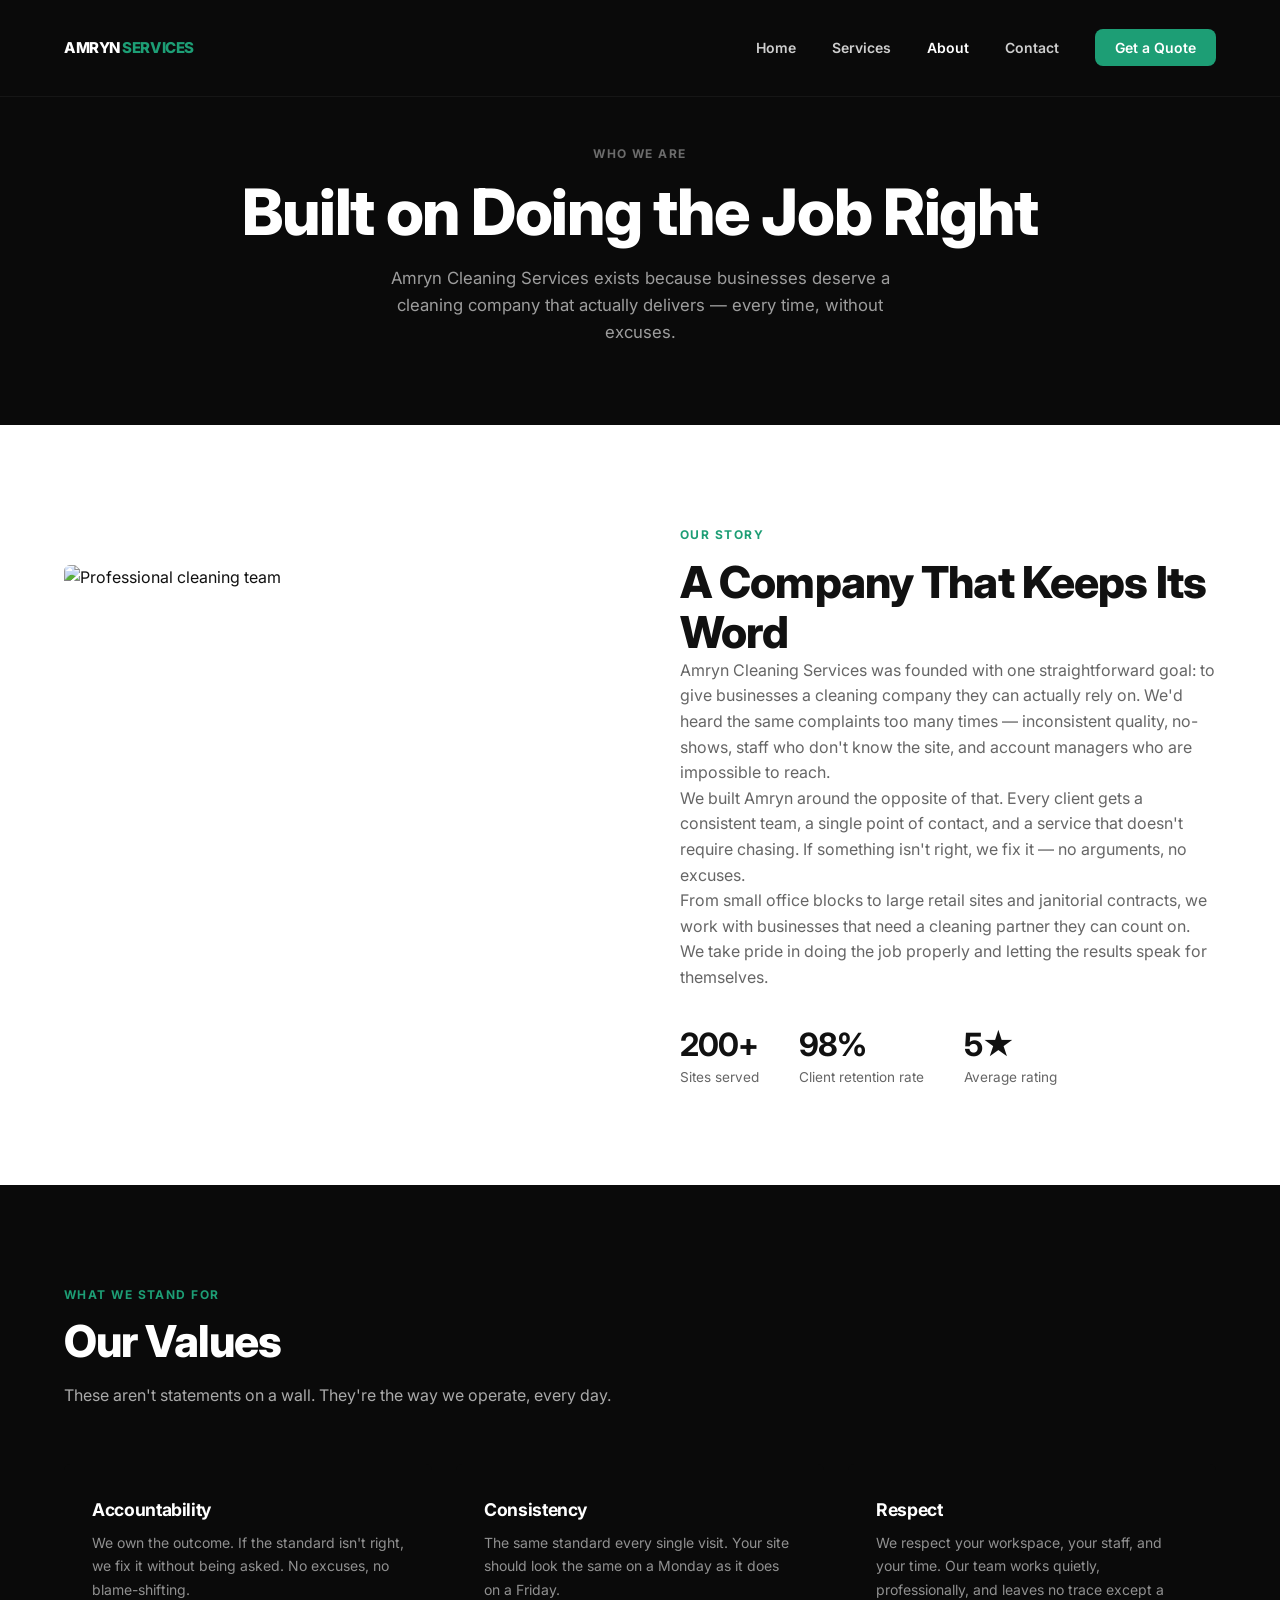
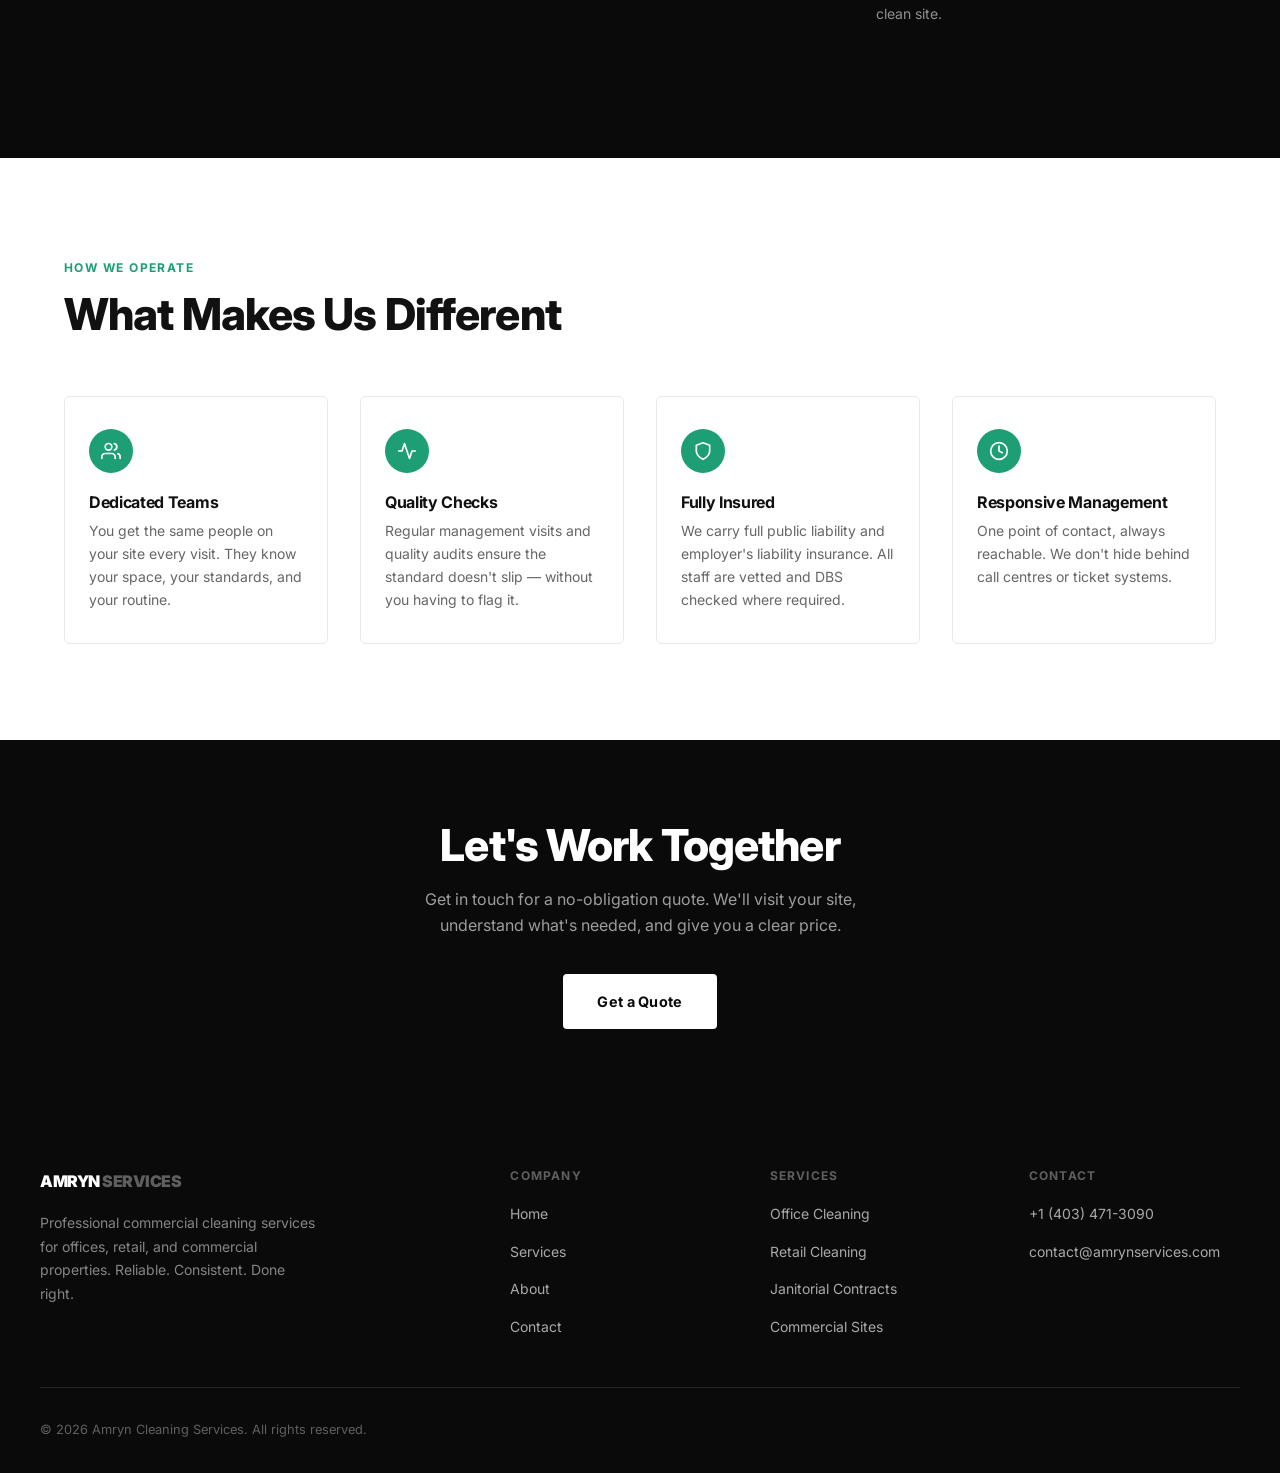
==== about.html @ bff1de19 "fix: revert logo span weight, rename Cleaning to Services" ====
<!DOCTYPE html>
<html lang="en">
<head>
  <meta charset="UTF-8" />
  <meta name="viewport" content="width=device-width, initial-scale=1.0" />
  <title>About Us — Amryn Cleaning Services</title>
  <meta name="description" content="Learn about Amryn Cleaning Services — who we are, what we stand for, and why businesses trust us." />
  <link rel="stylesheet" href="styles.css" />
</head>
<body>

  <!-- NAVIGATION -->
  <nav class="nav">
    <div class="nav__inner">
      <a href="index.html" class="nav__logo">Amryn <span>Services</span></a>
      <ul class="nav__links">
        <li><a href="index.html">Home</a></li>
        <li><a href="services.html">Services</a></li>
        <li><a href="about.html">About</a></li>
        <li><a href="contact.html">Contact</a></li>
        <li><a href="contact.html" class="nav__cta">Get a Quote</a></li>
      </ul>
      <button class="nav__hamburger" aria-label="Open menu">
        <span></span><span></span><span></span>
      </button>
    </div>
    <div class="nav__mobile">
      <a href="index.html">Home</a>
      <a href="services.html">Services</a>
      <a href="about.html">About</a>
      <a href="contact.html">Contact</a>
      <a href="contact.html">Get a Quote</a>
    </div>
  </nav>

  <!-- PAGE HERO -->
  <section class="page-hero">
    <div class="container">
      <span class="section-label" style="color: rgba(255,255,255,0.4);">Who We Are</span>
      <h1>Built on Doing the Job Right</h1>
      <p>Amryn Cleaning Services exists because businesses deserve a cleaning company that actually delivers — every time, without excuses.</p>
    </div>
  </section>

  <!-- ============================
       ABOUT INTRO
       ============================ -->
  <section class="about-intro">
    <div class="container">
      <div class="about-intro__inner">
        <img
          class="about-intro__img fade-up"
          src="https://images.unsplash.com/photo-1521791136064-7986c2920216?auto=format&fit=crop&w=900&q=80"
          alt="Professional cleaning team"
        />
        <div class="fade-up">
          <span class="section-label">Our Story</span>
          <h2>A Company That Keeps Its Word</h2>
          <p>
            Amryn Cleaning Services was founded with one straightforward goal: to give businesses a cleaning company they can actually rely on. We'd heard the same complaints too many times — inconsistent quality, no-shows, staff who don't know the site, and account managers who are impossible to reach.
          </p>
          <p>
            We built Amryn around the opposite of that. Every client gets a consistent team, a single point of contact, and a service that doesn't require chasing. If something isn't right, we fix it — no arguments, no excuses.
          </p>
          <p>
            From small office blocks to large retail sites and janitorial contracts, we work with businesses that need a cleaning partner they can count on. We take pride in doing the job properly and letting the results speak for themselves.
          </p>
          <div style="margin-top: 36px; display: flex; gap: 40px;">
            <div>
              <h3 style="font-size: 2rem; letter-spacing: -0.03em;">200+</h3>
              <p style="font-size: 0.85rem; margin-top: 4px;">Sites served</p>
            </div>
            <div>
              <h3 style="font-size: 2rem; letter-spacing: -0.03em;">98%</h3>
              <p style="font-size: 0.85rem; margin-top: 4px;">Client retention rate</p>
            </div>
            <div>
              <h3 style="font-size: 2rem; letter-spacing: -0.03em;">5★</h3>
              <p style="font-size: 0.85rem; margin-top: 4px;">Average rating</p>
            </div>
          </div>
        </div>
      </div>
    </div>
  </section>

  <!-- ============================
       VALUES
       ============================ -->
  <section class="section section--dark">
    <div class="container">
      <div class="section-header fade-up">
        <span class="section-label">What We Stand For</span>
        <h2>Our Values</h2>
        <p>These aren't statements on a wall. They're the way we operate, every day.</p>
      </div>
      <div class="values-grid">
        <div class="value-card fade-up">
          <h3>Accountability</h3>
          <p>We own the outcome. If the standard isn't right, we fix it without being asked. No excuses, no blame-shifting.</p>
        </div>
        <div class="value-card fade-up">
          <h3>Consistency</h3>
          <p>The same standard every single visit. Your site should look the same on a Monday as it does on a Friday.</p>
        </div>
        <div class="value-card fade-up">
          <h3>Respect</h3>
          <p>We respect your workspace, your staff, and your time. Our team works quietly, professionally, and leaves no trace except a clean site.</p>
        </div>
      </div>
    </div>
  </section>

  <!-- ============================
       HOW WE WORK
       ============================ -->
  <section class="section">
    <div class="container">
      <div class="section-header fade-up">
        <span class="section-label">How We Operate</span>
        <h2>What Makes Us Different</h2>
      </div>
      <div class="why-grid">
        <div class="why-item fade-up">
          <div class="why-item__icon">
            <svg viewBox="0 0 24 24"><path d="M17 21v-2a4 4 0 0 0-4-4H5a4 4 0 0 0-4 4v2"/><circle cx="9" cy="7" r="4"/><path d="M23 21v-2a4 4 0 0 0-3-3.87"/><path d="M16 3.13a4 4 0 0 1 0 7.75"/></svg>
          </div>
          <h3>Dedicated Teams</h3>
          <p>You get the same people on your site every visit. They know your space, your standards, and your routine.</p>
        </div>
        <div class="why-item fade-up">
          <div class="why-item__icon">
            <svg viewBox="0 0 24 24"><polyline points="22 12 18 12 15 21 9 3 6 12 2 12"/></svg>
          </div>
          <h3>Quality Checks</h3>
          <p>Regular management visits and quality audits ensure the standard doesn't slip — without you having to flag it.</p>
        </div>
        <div class="why-item fade-up">
          <div class="why-item__icon">
            <svg viewBox="0 0 24 24"><path d="M12 22s8-4 8-10V5l-8-3-8 3v7c0 6 8 10 8 10z"/></svg>
          </div>
          <h3>Fully Insured</h3>
          <p>We carry full public liability and employer's liability insurance. All staff are vetted and DBS checked where required.</p>
        </div>
        <div class="why-item fade-up">
          <div class="why-item__icon">
            <svg viewBox="0 0 24 24"><circle cx="12" cy="12" r="10"/><polyline points="12 6 12 12 16 14"/></svg>
          </div>
          <h3>Responsive Management</h3>
          <p>One point of contact, always reachable. We don't hide behind call centres or ticket systems.</p>
        </div>
      </div>
    </div>
  </section>

  <!-- ============================
       CTA BANNER
       ============================ -->
  <section class="cta-banner">
    <h2>Let's Work Together</h2>
    <p>Get in touch for a no-obligation quote. We'll visit your site, understand what's needed, and give you a clear price.</p>
    <a href="contact.html" class="btn btn-white">Get a Quote</a>
  </section>

  <!-- FOOTER -->
  <footer class="footer">
    <div class="footer__inner">
      <div class="footer__top">
        <div class="footer__brand">
          <div class="footer__logo">Amryn <span>Services</span></div>
          <p>Professional commercial cleaning services for offices, retail, and commercial properties. Reliable. Consistent. Done right.</p>
        </div>
        <div class="footer__col">
          <h4>Company</h4>
          <ul>
            <li><a href="index.html">Home</a></li>
            <li><a href="services.html">Services</a></li>
            <li><a href="about.html">About</a></li>
            <li><a href="contact.html">Contact</a></li>
          </ul>
        </div>
        <div class="footer__col">
          <h4>Services</h4>
          <ul>
            <li><a href="services.html#office">Office Cleaning</a></li>
            <li><a href="services.html#retail">Retail Cleaning</a></li>
            <li><a href="services.html#janitorial">Janitorial Contracts</a></li>
            <li><a href="services.html#commercial">Commercial Sites</a></li>
          </ul>
        </div>
        <div class="footer__col">
          <h4>Contact</h4>
          <ul>
            <li><a href="tel:+14034713090">+1 (403) 471-3090</a></li>
            <li><a href="mailto:contact@amrynservices.com">contact@amrynservices.com</a></li>
          </ul>
        </div>
      </div>
      <div class="footer__bottom">
        <span class="footer__copy">© 2026 Amryn Cleaning Services. All rights reserved.</span>
      </div>
    </div>
  </footer>

  <script src="main.js"></script>
</body>
</html>
---- styles.css ----
/* =============================================
   AMRYN CLEANING SERVICES — Global Stylesheet
   ============================================= */

@import url('https://fonts.googleapis.com/css2?family=Inter:wght@400;500;600;700;800;900&display=swap');

/* --- Reset & Base --- */
*, *::before, *::after {
  box-sizing: border-box;
  margin: 0;
  padding: 0;
}

html {
  scroll-behavior: smooth;
  font-size: 16px;
}

body {
  font-family: 'Inter', system-ui, -apple-system, sans-serif;
  color: #111111;
  background: #ffffff;
  line-height: 1.6;
  -webkit-font-smoothing: antialiased;
}

img {
  display: block;
  max-width: 100%;
}

a {
  text-decoration: none;
  color: inherit;
}

ul {
  list-style: none;
}

/* --- CSS Variables --- */
:root {
  --black: #0a0a0a;
  --white: #ffffff;
  --gray-100: #f5f5f5;
  --gray-200: #e8e8e8;
  --gray-400: #aaaaaa;
  --gray-600: #666666;
  --gray-800: #222222;
  --green: #1f7a5c;
  --max-width: 1200px;
  --section-pad: 96px 24px;
  --radius: 4px;
  --transition: 0.2s ease;
}

/* --- Typography --- */
h1, h2, h3, h4 {
  font-weight: 800;
  line-height: 1.15;
  letter-spacing: -0.02em;
}

h1 { font-size: clamp(2.4rem, 5vw, 4rem); }
h2 { font-size: clamp(1.8rem, 3.5vw, 2.75rem); }
h3 { font-size: 1.25rem; font-weight: 700; }
p  { color: var(--gray-600); }

/* --- Layout Utilities --- */
.container {
  max-width: var(--max-width);
  margin: 0 auto;
  padding: 0 24px;
}

.section {
  padding: var(--section-pad);
}

.section--dark {
  background: var(--black);
  color: var(--white);
}

.section--dark p {
  color: rgba(255,255,255,0.65);
}

.section--gray {
  background: var(--gray-100);
}

.section-label {
  display: inline-block;
  font-size: 0.75rem;
  font-weight: 700;
  letter-spacing: 0.12em;
  text-transform: uppercase;
  color: #1D9E75;
  margin-bottom: 12px;
}

.section-header {
  max-width: 640px;
  margin-bottom: 56px;
}

.section-header h2 {
  margin-bottom: 16px;
}

/* --- Buttons --- */
.btn {
  display: inline-block;
  padding: 14px 32px;
  font-size: 0.9rem;
  font-weight: 700;
  letter-spacing: 0.02em;
  border: 2px solid var(--black);
  cursor: pointer;
  transition: background var(--transition), color var(--transition);
  border-radius: var(--radius);
}

.btn-primary {
  background: var(--black);
  color: var(--white);
}

.btn-primary:hover {
  background: #333333;
  border-color: #333333;
}

.btn-outline {
  background: transparent;
  color: var(--black);
}

.btn-outline:hover {
  background: var(--black);
  color: var(--white);
}

.btn-white {
  background: var(--white);
  color: var(--black);
  border-color: var(--white);
}

.btn-white:hover {
  background: var(--gray-200);
  border-color: var(--gray-200);
}

/* =============================================
   NAVIGATION
   ============================================= */

.nav {
  position: absolute;
  top: 0;
  left: 0;
  width: 100%;
  z-index: 100;
  background: transparent;
  border-bottom: 1px solid rgba(255,255,255,0.05);
  padding: 14px 0;
  transition: background 0.3s ease, padding 0.3s ease, box-shadow 0.3s ease;
}

.nav--scrolled {
  position: fixed;
  background: rgba(0,0,0,0.85);
  backdrop-filter: blur(10px);
  -webkit-backdrop-filter: blur(10px);
  padding: 10px 0;
  border-bottom: 1px solid rgba(255,255,255,0.08);
  box-shadow: 0 2px 20px rgba(0,0,0,0.3);
}

.nav__inner {
  display: flex;
  align-items: center;
  justify-content: space-between;
  max-width: var(--max-width);
  margin: 0 auto;
  padding: 0 24px;
  height: 68px;
}

.nav__logo {
  font-size: 15px;
  font-weight: 800;
  letter-spacing: -0.03em;
  color: #ffffff;
  text-transform: uppercase;
}

.nav__logo span {
  color: #1D9E75;
}

.nav__links {
  display: flex;
  align-items: center;
  gap: 36px;
}

.nav__links a {
  font-size: 0.875rem;
  font-weight: 600;
  color: rgba(255,255,255,0.8);
  transition: color var(--transition);
}

.nav__links a:hover,
.nav__links a.active {
  color: #ffffff;
}

.nav__cta {
  background: #1D9E75;
  color: #ffffff !important;
  padding: 10px 20px;
  border-radius: 8px;
  font-weight: 600;
  font-size: 14px;
  border: none;
  transition: background 0.2s ease;
}

.nav__cta:hover {
  background: #166d52 !important;
  color: #ffffff !important;
}

/* Hamburger */
.nav__hamburger {
  display: none;
  flex-direction: column;
  gap: 5px;
  cursor: pointer;
  padding: 4px;
  background: none;
  border: none;
}

.nav__hamburger span {
  display: block;
  width: 24px;
  height: 2px;
  background: var(--black);
  transition: transform 0.3s, opacity 0.3s;
}

.nav__mobile {
  display: none;
  flex-direction: column;
  background: var(--white);
  border-top: 1px solid var(--gray-200);
  padding: 24px;
  gap: 20px;
}

.nav__mobile a {
  font-size: 1rem;
  font-weight: 600;
  color: var(--black);
  padding: 8px 0;
  border-bottom: 1px solid var(--gray-200);
}

.nav__mobile.open {
  display: flex;
}

/* =============================================
   HERO
   ============================================= */

@keyframes heroFadeUp {
  from { opacity: 0; transform: translateY(22px); }
  to   { opacity: 1; transform: translateY(0); }
}

.hero {
  position: relative;
  min-height: 100vh;
  width: 100vw;
  max-width: 100vw;
  margin: 0;
  padding-top: 80px;
  padding-left: 0;
  padding-right: 0;
  display: flex;
  flex-direction: column;
  overflow: hidden;
  box-sizing: border-box;
}

.hero__bg {
  position: absolute;
  top: 0;
  left: 0;
  width: 100%;
  height: 100%;
  object-fit: cover;
  object-position: center top;
  display: block;
  z-index: 0;
  filter: brightness(1.6);
  transform: scale(1.05);
  transform-origin: center top;
}

.hero__overlay {
  position: absolute;
  top: 0;
  left: 0;
  width: 100%;
  height: 100%;
  background: rgba(0, 0, 0, 0.15);
  z-index: 1;
}

/* Subtle grid — "system" feel */
.hero__grid {
  position: absolute;
  inset: 0;
  z-index: 1;
  background-image:
    linear-gradient(rgba(255,255,255,0.025) 1px, transparent 1px),
    linear-gradient(90deg, rgba(255,255,255,0.025) 1px, transparent 1px);
  background-size: 64px 64px;
}

.hero__content {
  position: relative;
  z-index: 2;
  flex: 1;
  display: flex;
  flex-direction: column;
  justify-content: center;
  align-items: center;
  text-align: center;
  max-width: var(--max-width);
  margin: 0 auto;
  padding: 100px 24px 48px;
  color: var(--white);
  width: 100%;
}

/* Top label */
.hero__label {
  text-shadow: 0 2px 8px rgba(0,0,0,1);
  display: inline-block;
  font-size: 16px;
  font-weight: 700;
  letter-spacing: 0.08em;
  text-transform: uppercase;
  color: var(--green);
  margin-bottom: 20px;
  text-shadow: 0 1px 6px rgba(0,0,0,0.9);
  animation: heroFadeUp 0.6s ease-out 0.1s both;
}

/* Headline */
.hero__title {
  font-size: clamp(2.2rem, 4.5vw, 3.6rem);
  font-weight: 900;
  letter-spacing: -0.03em;
  line-height: 1.1;
  max-width: 760px;
  margin-bottom: 20px;
  color: #ffffff;
  animation: heroFadeUp 0.7s ease-out 0.22s both;
}

/* Subtext */
.hero__sub {
  font-size: 1rem;
  color: #e5e7eb;
  max-width: 540px;
  margin-bottom: 28px;
  line-height: 1.8;
  animation: heroFadeUp 0.7s ease-out 0.36s both;
}

/* CTA buttons */
.hero__actions {
  display: flex;
  gap: 14px;
  flex-wrap: wrap;
  justify-content: center;
  margin-bottom: 32px;
  animation: heroFadeUp 0.7s ease-out 0.5s both;
}

.hero__btn {
  display: inline-flex;
  align-items: center;
  padding: 14px 28px;
  font-size: 0.9rem;
  font-weight: 700;
  letter-spacing: 0.01em;
  border: 2px solid transparent;
  border-radius: var(--radius);
  white-space: nowrap;
  transition: transform 0.2s ease, box-shadow 0.2s ease,
              background 0.2s ease, border-color 0.2s ease;
}

.hero__btn:hover {
  transform: scale(1.03);
}

.hero__btn--primary {
  background: var(--green);
  color: #ffffff;
  border-color: var(--green);
  box-shadow: 0 4px 20px rgba(34,197,94,0.3);
}

.hero__btn--primary:hover {
  background: #165e46;
  border-color: #165e46;
  box-shadow: 0 6px 24px rgba(31,122,92,0.5);
  transform: scale(1.02);
}

.hero__btn--outline {
  background: transparent;
  color: #ffffff;
  border-color: rgba(255,255,255,0.5);
}

.hero__btn--outline:hover {
  border-color: rgba(255,255,255,0.85);
  background: rgba(255,255,255,0.08);
  opacity: 0.9;
}

/* Trust strip */
.hero__trust {
  display: flex;
  align-items: center;
  justify-content: center;
  gap: 36px;
  flex-wrap: wrap;
  animation: heroFadeUp 0.7s ease-out 0.64s both;
}

.hero__trust-item {
  display: flex;
  align-items: center;
  gap: 8px;
  color: rgba(255,255,255,0.7);
  font-size: 0.8rem;
  font-weight: 500;
  letter-spacing: 0.02em;
}

.hero__trust-item svg {
  width: 17px;
  height: 17px;
  flex-shrink: 0;
}

/* Stats strip — pinned to bottom of hero */
.hero__stats-strip {
  position: relative;
  z-index: 2;
  border-top: 1px solid rgba(255,255,255,0.1);
  background: rgba(0,0,0,0);
  backdrop-filter: blur(8px);
  -webkit-backdrop-filter: blur(8px);
  animation: heroFadeUp 0.7s ease-out 0.6s both;
  flex-shrink: 0;
}

.hero__stats-inner {
  max-width: var(--max-width);
  margin: 0 auto;
  padding: 22px 24px;
  display: flex;
  align-items: center;
}

.hero__stat {
  flex: 1;
  text-align: center;
}

.hero__stat-value {
  display: block;
  font-size: 1.45rem;
  font-weight: 900;
  color: #ffffff;
  letter-spacing: -0.03em;
  line-height: 1.1;
}

.hero__stat-label {
  display: block;
  font-size: 0.65rem;
  color: #1D9E75;
  text-transform: uppercase;
  letter-spacing: 0.09em;
  margin-top: 5px;
  font-weight: 500;
}

.hero__stat-divider {
  width: 1px;
  height: 36px;
  background: rgba(255,255,255,0.12);
  flex-shrink: 0;
}

/* =============================================
   STATS BAR
   ============================================= */

.stats-bar {
  background: var(--black);
  padding: 32px 24px;
}

.stats-bar__inner {
  max-width: var(--max-width);
  margin: 0 auto;
  display: grid;
  grid-template-columns: repeat(4, 1fr);
  gap: 32px;
  text-align: center;
}

.stats-bar__item h3 {
  font-size: 2rem;
  font-weight: 900;
  color: var(--white);
  letter-spacing: -0.03em;
}

.stats-bar__item p {
  font-size: 0.8rem;
  color: rgba(255,255,255,0.5);
  margin-top: 4px;
  font-weight: 500;
  letter-spacing: 0.04em;
  text-transform: uppercase;
}

/* =============================================
   SERVICE CARDS (Preview)
   ============================================= */

.services-preview {
  padding: var(--section-pad);
}

.services-grid {
  display: grid;
  grid-template-columns: repeat(4, 1fr);
  gap: 20px;
  max-width: 1200px;
  margin: 0 auto;
}

/* ── New service cards ── */
.card {
  background: #ffffff;
  border: 1px solid #e5e7eb;
  border-radius: 12px;
  overflow: hidden;
  box-shadow: 0 4px 20px rgba(0,0,0,0.04);
  transition: transform 0.2s, box-shadow 0.2s, border-color 0.2s;
  display: flex;
  flex-direction: column;
}
.card:hover {
  transform: translateY(-3px);
  box-shadow: 0 10px 30px rgba(0,0,0,0.08), 0 0 0 1px rgba(29,158,117,0.15);
  border: 1.5px solid rgba(29,158,117,0.6);
}
.card-body {
  padding: 20px 24px 24px;
  display: flex;
  flex-direction: column;
  flex: 1;
}
.card-num {
  font-size: 11px;
  font-weight: 700;
  color: #1D9E75;
  letter-spacing: 0.1em;
  opacity: 0.7;
  margin-bottom: 10px;
}
.card-title {
  font-size: 15px;
  font-weight: 700;
  color: #111827;
  margin-bottom: 10px;
  line-height: 1.3;
}
.card-divider {
  width: 24px;
  height: 2px;
  background: #e5e7eb;
  margin: 12px 0;
}
.card-text {
  font-size: 13px;
  color: #6b7280;
  line-height: 1.6;
  margin-bottom: 20px;
}
.card-learn {
  font-size: 13px;
  font-weight: 600;
  color: #1D9E75;
  text-decoration: none;
  display: inline-flex;
  align-items: center;
  gap: 4px;
  margin-bottom: 16px;
}
.card-icon {
  width: 40px;
  height: 40px;
  border-radius: 10px;
  background: #f3f4f6;
  display: flex;
  align-items: center;
  justify-content: center;
  margin-top: auto;
  transition: background 0.2s;
}
.card-icon svg {
  width: 18px;
  height: 18px;
  stroke: #6b7280;
  fill: none;
  stroke-width: 1.75;
  stroke-linecap: round;
  stroke-linejoin: round;
  transition: stroke 0.2s;
}
.card:hover .card-icon { background: rgba(29,158,117,0.12); }
.card:hover .card-icon svg { stroke: #1D9E75; }

/* =============================================
   WHY CHOOSE US
   ============================================= */

.why-grid {
  display: grid;
  grid-template-columns: repeat(4, 1fr);
  gap: 32px;
}

.why-item {
  padding: 32px 24px;
  border: 1px solid var(--gray-200);
  border-radius: 6px;
  transition: border-color 0.2s, box-shadow 0.2s, transform 0.2s;
}

.why-item:hover {
  border-color: rgba(29,158,117,0.5);
  transform: translateY(-2px);
  box-shadow: 0 8px 20px rgba(0,0,0,0.08);
}

.why-item__icon {
  width: 44px;
  height: 44px;
  background: #1D9E75;
  border-radius: 50%;
  display: flex;
  align-items: center;
  justify-content: center;
  margin-bottom: 20px;
  transition: background 0.2s;
}

.why-item:hover .why-item__icon {
  background: #166d52;
}

.why-item__icon svg {
  width: 20px;
  height: 20px;
  stroke: var(--white);
  fill: none;
  stroke-width: 2;
  stroke-linecap: round;
  stroke-linejoin: round;
}

.why-item h3 {
  font-size: 1rem;
  margin-bottom: 8px;
}

.why-item p {
  font-size: 0.875rem;
  line-height: 1.65;
}

/* =============================================
   OUR PROCESS
   ============================================= */

.our-process {
  background: linear-gradient(to bottom, #ffffff, #f9fafb);
}

.our-process__grid {
  display: grid;
  grid-template-columns: 1fr 100px 1fr;
  align-items: stretch;
  gap: 0 16px;
}

/* ---- Step columns ---- */
.process-col {
  display: flex;
  flex-direction: column;
  gap: 16px;
  padding: 4px 0;
}

.process-item {
  flex: 1;
  padding: 24px;
  background: #ffffff;
  border: 1px solid #e5e7eb;
  border-radius: 12px;
  box-shadow: 0 4px 20px rgba(0,0,0,0.04);
  transition: transform 0.25s ease-out,
              box-shadow 0.25s ease-out,
              border-color 0.25s ease-out;
  cursor: default;
}

.process-item:hover,
.process-item.is-hovered {
  border-color: rgba(34,197,94,0.5);
  transform: translateY(-2px);
  box-shadow: 0 8px 20px rgba(0,0,0,0.35);
}

.process-item:hover .process-item__num,
.process-item.is-hovered .process-item__num {
  color: #22c55e;
  border-color: #22c55e;
}

.process-item__num {
  display: block;
  font-size: 0.72rem;
  font-weight: 600;
  letter-spacing: 0.14em;
  text-transform: uppercase;
  color: var(--green);
  margin-bottom: 10px;
}

.process-item h3 {
  font-size: 1rem;
  font-weight: 700;
  color: #111827;
  margin-bottom: 8px;
}

.process-item p {
  font-size: 0.875rem;
  line-height: 1.75;
  color: #6b7280;
}

/* ---- Center flow diagram ---- */
.process-flow {
  display: flex;
  justify-content: center;
  padding: 4px 0;
}

.process-flow__track {
  position: relative;
  display: flex;
  flex-direction: column;
  align-items: center;
  width: 100%;
  height: 100%;
}


/* Nodes — all permanently green filled */
.process-flow__node {
  width: 52px;
  height: 52px;
  border: 2px solid var(--green);
  border-radius: 50%;
  background: #ffffff;
  display: flex;
  align-items: center;
  justify-content: center;
  flex-shrink: 0;
  cursor: pointer;
  position: relative;
  z-index: 1;
  transition: background 0.25s ease-out,
              transform 0.25s ease-out,
              box-shadow 0.25s ease-out;
}

.process-flow__node:hover,
.process-flow__node.is-hovered {
  background: var(--green);
  transform: scale(1.12);
  box-shadow: 0 6px 28px rgba(31, 122, 92, 0.45);
}

.process-flow__node svg {
  width: 21px;
  height: 21px;
  stroke: var(--green);
  fill: none;
  stroke-width: 1.75;
  stroke-linecap: round;
  stroke-linejoin: round;
  transition: stroke 0.25s ease-out;
}

.process-flow__node:hover svg,
.process-flow__node.is-hovered svg {
  stroke: #ffffff;
}

/* Final node — same style, slightly larger */
.process-flow__node--filled {
  width: 58px;
  height: 58px;
}

.process-flow__node--filled svg {
  width: 23px;
  height: 23px;
}

.process-flow__node--filled:hover,
.process-flow__node--filled.is-hovered {
  transform: scale(1.15);
}

/* Line spacers — invisible; spine is the visual line */
.process-flow__line {
  flex: 1;
  width: 0;
  min-height: 20px;
}

/* =============================================
   PROCESS
   ============================================= */

.process-steps {
  display: grid;
  grid-template-columns: repeat(3, 1fr);
  gap: 0;
  position: relative;
}

.process-steps::before {
  content: '';
  position: absolute;
  top: 32px;
  left: calc(16.66% + 16px);
  right: calc(16.66% + 16px);
  height: 1px;
  background: rgba(29,158,117,0.4);
}

.process-step {
  padding: 0 32px;
  text-align: center;
  position: relative;
}

.process-step__number {
  width: 64px;
  height: 64px;
  background: #1D9E75;
  color: var(--white);
  font-size: 1.25rem;
  font-weight: 900;
  border-radius: 50%;
  display: flex;
  align-items: center;
  justify-content: center;
  margin: 0 auto 24px;
  position: relative;
  z-index: 1;
  transition: background 0.2s;
}

.process-step:hover .process-step__number {
  background: #166d52;
}

.process-step h3 {
  font-size: 1.1rem;
  margin-bottom: 10px;
}

.process-step p {
  font-size: 0.875rem;
  line-height: 1.65;
}

/* =============================================
   TESTIMONIALS
   ============================================= */

.testimonials-grid {
  display: grid;
  grid-template-columns: repeat(3, 1fr);
  gap: 24px;
}

.testimonial-card {
  padding: 36px;
  background: var(--white);
  border: 1px solid var(--gray-200);
  border-radius: 6px;
}

.testimonial-card__stars {
  display: flex;
  gap: 4px;
  margin-bottom: 20px;
}

.testimonial-card__stars span {
  color: #f5a623;
  font-size: 1rem;
}

.testimonial-card blockquote {
  font-size: 0.95rem;
  line-height: 1.7;
  color: var(--gray-800);
  margin-bottom: 24px;
  font-style: italic;
}

.testimonial-card__author {
  border-top: 1px solid var(--gray-200);
  padding-top: 20px;
}

.testimonial-card__author strong {
  display: block;
  font-size: 0.875rem;
  font-weight: 700;
  color: var(--black);
}

.testimonial-card__author span {
  font-size: 0.8rem;
  color: var(--gray-400);
}

/* =============================================
   CTA BANNER
   ============================================= */

.cta-banner {
  background: var(--black);
  padding: 80px 24px;
  text-align: center;
}

.cta-banner h2 {
  color: var(--white);
  margin-bottom: 16px;
  max-width: 600px;
  margin-left: auto;
  margin-right: auto;
}

.cta-banner p {
  color: rgba(255,255,255,0.6);
  max-width: 480px;
  margin: 0 auto 36px;
}

/* =============================================
   CONTACT FORM
   ============================================= */

.contact-form-section {
  padding: var(--section-pad);
}

.contact-form-grid {
  display: grid;
  grid-template-columns: 1fr 1fr;
  gap: 80px;
  align-items: start;
}

.contact-info h2 {
  margin-bottom: 20px;
}

.contact-info p {
  margin-bottom: 36px;
}

.contact-detail {
  display: flex;
  align-items: flex-start;
  gap: 16px;
  margin-bottom: 24px;
}

.contact-detail__icon {
  width: 40px;
  height: 40px;
  background: var(--gray-100);
  border-radius: 50%;
  display: flex;
  align-items: center;
  justify-content: center;
  flex-shrink: 0;
}

.contact-detail__icon svg {
  width: 18px;
  height: 18px;
  stroke: var(--black);
  fill: none;
  stroke-width: 2;
  stroke-linecap: round;
  stroke-linejoin: round;
}

.contact-detail__text strong {
  display: block;
  font-size: 0.85rem;
  font-weight: 700;
  color: var(--gray-400);
  text-transform: uppercase;
  letter-spacing: 0.06em;
  margin-bottom: 4px;
}

.contact-detail__text span {
  font-size: 1rem;
  font-weight: 600;
  color: var(--black);
}

/* Form */
.form {
  display: flex;
  flex-direction: column;
  gap: 16px;
}

.form-row {
  display: grid;
  grid-template-columns: 1fr 1fr;
  gap: 16px;
}

.form-group {
  display: flex;
  flex-direction: column;
  gap: 6px;
}

.form-group label {
  font-size: 0.8rem;
  font-weight: 700;
  letter-spacing: 0.06em;
  text-transform: uppercase;
  color: var(--gray-600);
}

.form-group input,
.form-group select,
.form-group textarea {
  width: 100%;
  padding: 13px 16px;
  border: 1.5px solid var(--gray-200);
  border-radius: var(--radius);
  font-size: 0.925rem;
  font-family: inherit;
  color: var(--black);
  background: var(--white);
  transition: border-color var(--transition);
  outline: none;
}

.form-group input:focus,
.form-group select:focus,
.form-group textarea:focus {
  border-color: var(--black);
}

.form-group textarea {
  resize: vertical;
  min-height: 130px;
}

.form-group select {
  appearance: none;
  cursor: pointer;
  background-image: url("data:image/svg+xml,%3Csvg xmlns='http://www.w3.org/2000/svg' width='12' height='12' viewBox='0 0 12 12'%3E%3Cpath fill='%23666' d='M6 8L1 3h10z'/%3E%3C/svg%3E");
  background-repeat: no-repeat;
  background-position: right 16px center;
}

.form-submit {
  margin-top: 8px;
}

.form-submit .btn {
  width: 100%;
  text-align: center;
}

.form-note {
  font-size: 0.78rem;
  color: var(--gray-400);
  text-align: center;
  margin-top: 8px;
}

/* =============================================
   SERVICES PAGE
   ============================================= */

.page-hero {
  background: var(--black);
  padding: 140px 24px 80px;
  text-align: center;
}

.page-hero h1 {
  color: var(--white);
  margin-bottom: 16px;
}

.page-hero p {
  color: rgba(255,255,255,0.6);
  max-width: 560px;
  margin: 0 auto;
  font-size: 1.05rem;
}

.service-detail {
  padding: 80px 24px;
  border-bottom: 1px solid var(--gray-200);
}

.service-detail:last-of-type {
  border-bottom: none;
}

.service-detail__inner {
  max-width: var(--max-width);
  margin: 0 auto;
  display: grid;
  grid-template-columns: 1fr 1fr;
  gap: 72px;
  align-items: center;
}

.service-detail__inner.reverse {
  direction: rtl;
}

.service-detail__inner.reverse > * {
  direction: ltr;
}

.service-detail__img {
  width: 100%;
  height: 380px;
  object-fit: cover;
  border-radius: 6px;
}

.service-detail__tag {
  display: inline-block;
  font-size: 0.72rem;
  font-weight: 700;
  letter-spacing: 0.12em;
  text-transform: uppercase;
  color: var(--gray-400);
  margin-bottom: 12px;
}

.service-detail__content h2 {
  font-size: 2rem;
  margin-bottom: 16px;
}

.service-detail__content p {
  margin-bottom: 24px;
  line-height: 1.75;
}

.service-bullets {
  display: flex;
  flex-direction: column;
  gap: 10px;
  margin-bottom: 32px;
}

.service-bullets li {
  display: flex;
  align-items: center;
  gap: 12px;
  font-size: 0.9rem;
  color: var(--gray-800);
  font-weight: 500;
}

.service-bullets li::before {
  content: '';
  display: block;
  width: 20px;
  height: 20px;
  background: var(--black);
  border-radius: 50%;
  flex-shrink: 0;
  background-image: url("data:image/svg+xml,%3Csvg xmlns='http://www.w3.org/2000/svg' viewBox='0 0 24 24' fill='none' stroke='white' stroke-width='2.5' stroke-linecap='round' stroke-linejoin='round'%3E%3Cpolyline points='20 6 9 17 4 12'%3E%3C/polyline%3E%3C/svg%3E");
  background-size: 12px;
  background-repeat: no-repeat;
  background-position: center;
}

/* =============================================
   ABOUT PAGE
   ============================================= */

.about-intro {
  padding: var(--section-pad);
}

.about-intro__inner {
  display: grid;
  grid-template-columns: 1fr 1fr;
  gap: 80px;
  align-items: center;
}

.about-intro__img {
  width: 100%;
  height: 480px;
  object-fit: cover;
  border-radius: 6px;
}

.about-intro__content h2 {
  margin-bottom: 20px;
}

.about-intro__content p {
  margin-bottom: 16px;
  line-height: 1.8;
}

.values-grid {
  display: grid;
  grid-template-columns: repeat(3, 1fr);
  gap: 24px;
}

.value-card {
  padding: 36px 28px;
  background: var(--black);
  border-radius: 6px;
}

.value-card h3 {
  color: var(--white);
  font-size: 1.1rem;
  margin-bottom: 10px;
}

.value-card p {
  color: rgba(255,255,255,0.55);
  font-size: 0.875rem;
  line-height: 1.7;
}

/* =============================================
   FOOTER
   ============================================= */

.footer {
  background: var(--black);
  color: var(--white);
  padding: 60px 24px 32px;
}

.footer__inner {
  max-width: var(--max-width);
  margin: 0 auto;
}

.footer__top {
  display: grid;
  grid-template-columns: 2fr 1fr 1fr 1fr;
  gap: 48px;
  padding-bottom: 48px;
  border-bottom: 1px solid rgba(255,255,255,0.1);
  margin-bottom: 32px;
}

.footer__brand p {
  color: rgba(255,255,255,0.5);
  font-size: 0.875rem;
  margin-top: 16px;
  max-width: 280px;
  line-height: 1.7;
}

.footer__logo {
  font-size: 1rem;
  font-weight: 900;
  letter-spacing: -0.03em;
  text-transform: uppercase;
}

.footer__logo span {
  color: rgba(255,255,255,0.35);
}

.footer__col h4 {
  font-size: 0.75rem;
  font-weight: 700;
  letter-spacing: 0.1em;
  text-transform: uppercase;
  color: rgba(255,255,255,0.35);
  margin-bottom: 18px;
}

.footer__col ul {
  display: flex;
  flex-direction: column;
  gap: 12px;
}

.footer__col ul a {
  font-size: 0.875rem;
  color: rgba(255,255,255,0.65);
  transition: color var(--transition);
}

.footer__col ul a:hover {
  color: var(--white);
}

.footer__bottom {
  display: flex;
  justify-content: space-between;
  align-items: center;
}

.footer__copy {
  font-size: 0.8rem;
  color: rgba(255,255,255,0.35);
}

/* =============================================
   TOAST NOTIFICATION
   ============================================= */

.toast {
  position: fixed;
  bottom: 32px;
  left: 50%;
  transform: translateX(-50%) translateY(16px);
  padding: 16px 28px;
  font-size: 0.875rem;
  font-weight: 600;
  color: var(--white);
  background: var(--black);
  border-left: 3px solid var(--green);
  opacity: 0;
  pointer-events: none;
  transition: opacity 0.3s ease, transform 0.3s ease;
  z-index: 9999;
  white-space: nowrap;
}

.toast--error {
  border-left-color: #c0392b;
}

.toast--visible {
  opacity: 1;
  transform: translateX(-50%) translateY(0);
}

/* =============================================
   ANIMATIONS
   ============================================= */

.fade-up {
  opacity: 0;
  transform: translateY(24px);
  transition: opacity 0.6s ease, transform 0.6s ease;
}

.fade-up.visible {
  opacity: 1;
  transform: translateY(0);
}

/* =============================================
   RESPONSIVE
   ============================================= */

@media (max-width: 1024px) {
  .why-grid {
    grid-template-columns: repeat(2, 1fr);
  }

  .footer__top {
    grid-template-columns: 1fr 1fr;
    gap: 32px;
  }

  .stats-bar__inner {
    grid-template-columns: repeat(2, 1fr);
  }
}

@media (max-width: 768px) {
  :root {
    --section-pad: 64px 20px;
  }

  .nav__links {
    display: none;
  }

  .nav__hamburger {
    display: flex;
  }

  .hero {
    min-height: 85vh;
  }

  .services-grid { grid-template-columns: repeat(2, 1fr); }

  .services-grid,
  .testimonials-grid,
  .process-steps,
  .why-grid,
  .values-grid {
    grid-template-columns: 1fr;
  }

  .our-process__grid {
    grid-template-columns: 1fr;
    gap: 0;
  }

  .process-flow {
    display: none;
  }

  .process-col {
    gap: 12px;
  }

  .process-steps::before {
    display: none;
  }

  .contact-form-grid,
  .about-intro__inner,
  .service-detail__inner,
  .service-detail__inner.reverse {
    grid-template-columns: 1fr;
    direction: ltr;
    gap: 40px;
  }

  .service-detail__img,
  .about-intro__img {
    height: 260px;
  }

  .form-row {
    grid-template-columns: 1fr;
  }

  .stats-bar__inner {
    grid-template-columns: repeat(2, 1fr);
  }

  .footer__top {
    grid-template-columns: 1fr;
    gap: 32px;
  }

  .footer__bottom {
    flex-direction: column;
    gap: 12px;
    text-align: center;
  }
}

@media (max-width: 768px) {
  .hero__content {
    padding: 80px 20px 36px;
  }

  .hero__trust {
    gap: 16px;
  }

  .hero__stats-inner {
    padding: 16px 20px;
  }

  .hero__stat-value {
    font-size: 1.25rem;
  }

  .hero__stat-label {
    font-size: 0.6rem;
  }

  .hero__stat-divider {
    height: 28px;
  }
}

@media (max-width: 480px) {
  .hero__actions {
    flex-direction: column;
  }

  .hero__stats-inner {
    flex-wrap: wrap;
    justify-content: center;
    gap: 16px;
    padding: 16px 20px;
  }

  .hero__stat {
    flex: 0 0 40%;
  }

  .hero__stat-divider {
    display: none;
  }

  .stats-bar__inner {
    grid-template-columns: 1fr 1fr;
  }
}
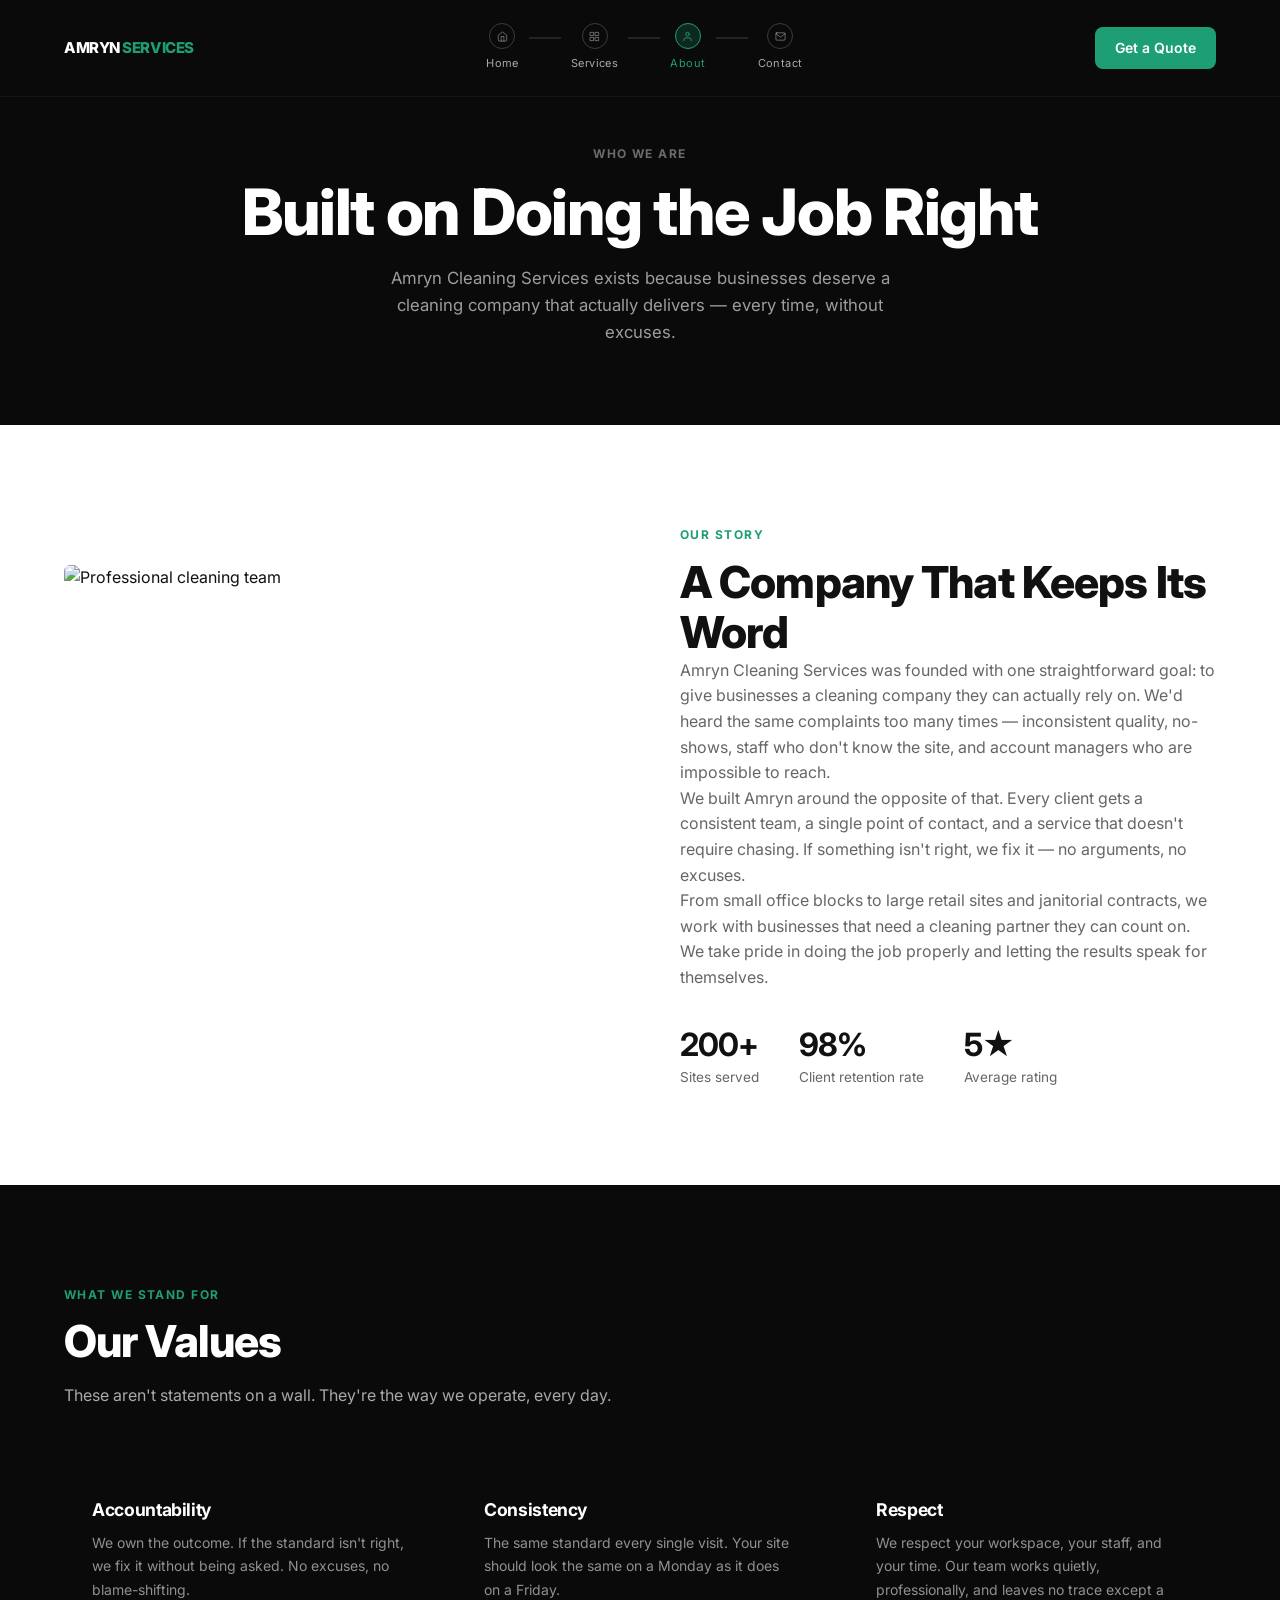
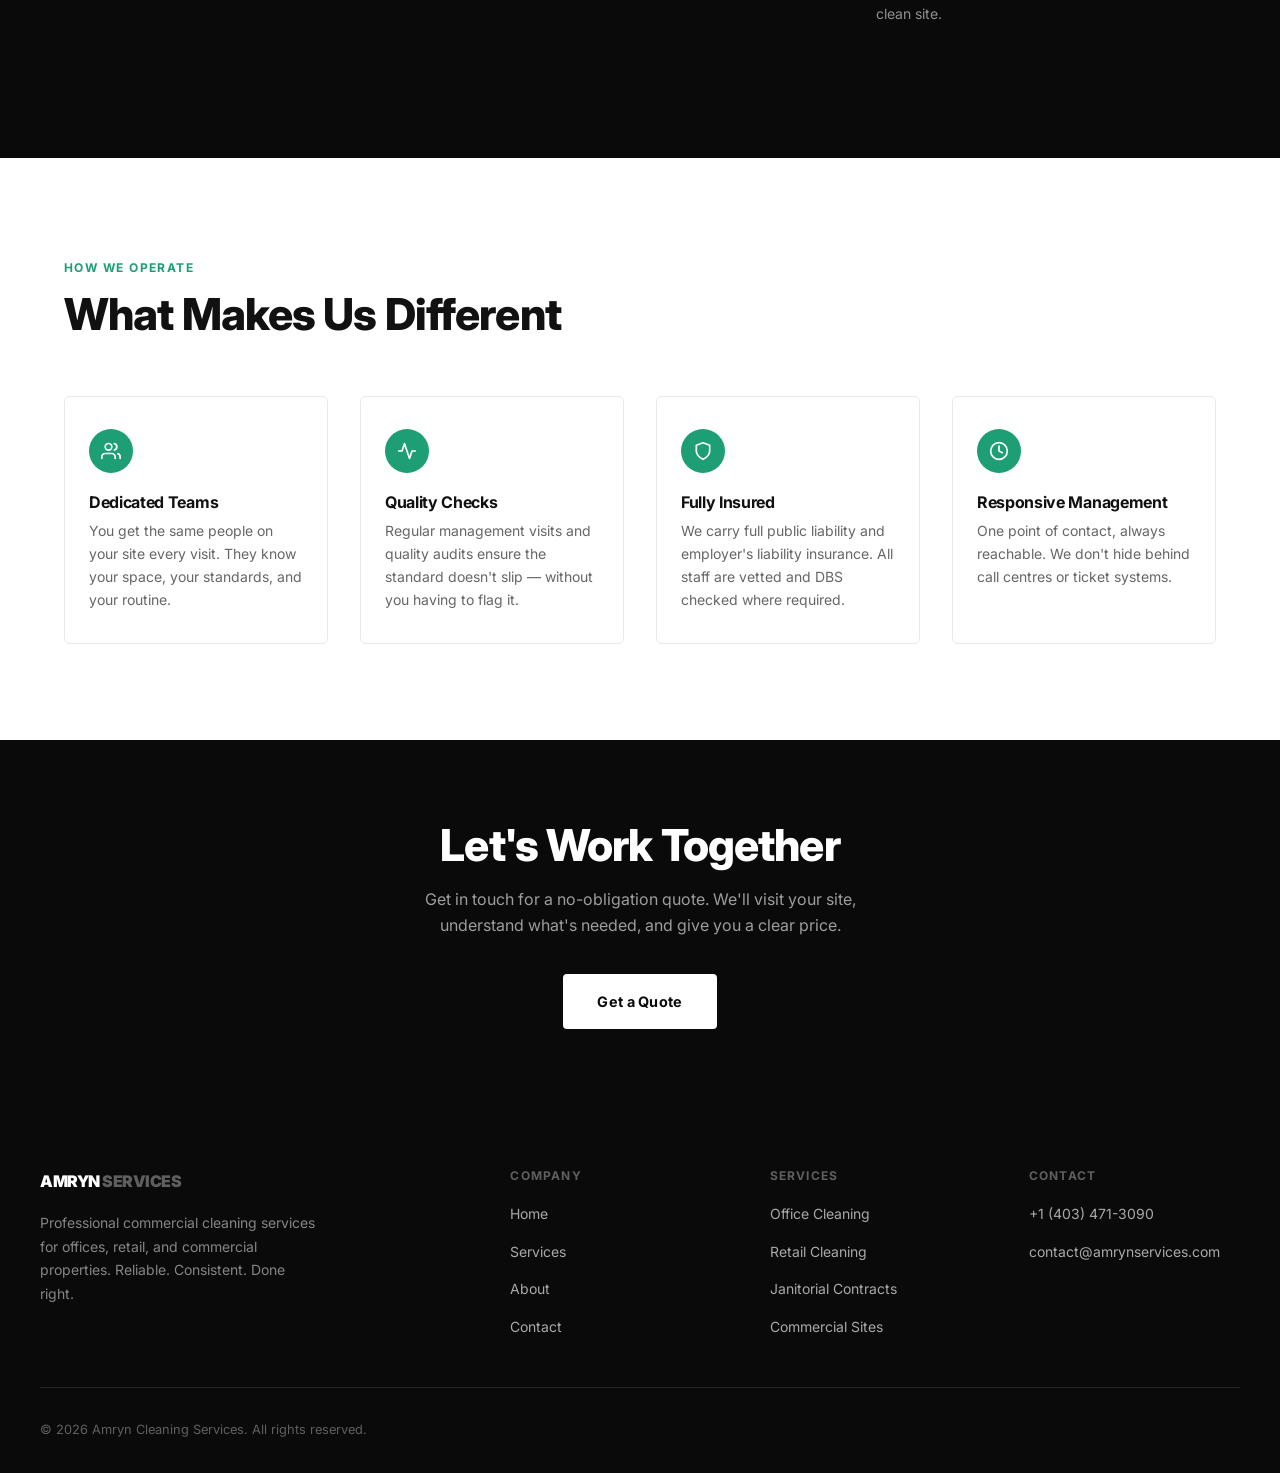
==== commit 94a69bda: "feat: add timeline node navbar to all pages" ====
--- a/about.html
+++ b/about.html
@@ -13,13 +13,36 @@
   <nav class="nav">
     <div class="nav__inner">
       <a href="index.html" class="nav__logo">Amryn <span>Services</span></a>
-      <ul class="nav__links">
-        <li><a href="index.html">Home</a></li>
-        <li><a href="services.html">Services</a></li>
-        <li><a href="about.html">About</a></li>
-        <li><a href="contact.html">Contact</a></li>
-        <li><a href="contact.html" class="nav__cta">Get a Quote</a></li>
-      </ul>
+      <nav class="nav__nodes">
+        <a href="index.html" class="nav__node-item">
+          <div class="nav__node">
+            <svg viewBox="0 0 24 24" fill="none" stroke-width="2" stroke-linecap="round" stroke-linejoin="round"><path d="M3 9l9-7 9 7v11a2 2 0 01-2 2H5a2 2 0 01-2-2z"/><polyline points="9 22 9 12 15 12 15 22"/></svg>
+          </div>
+          <span>Home</span>
+        </a>
+        <div class="nav__node-line"></div>
+        <a href="services.html" class="nav__node-item">
+          <div class="nav__node">
+            <svg viewBox="0 0 24 24" fill="none" stroke-width="2" stroke-linecap="round" stroke-linejoin="round"><rect x="3" y="3" width="7" height="7"/><rect x="14" y="3" width="7" height="7"/><rect x="14" y="14" width="7" height="7"/><rect x="3" y="14" width="7" height="7"/></svg>
+          </div>
+          <span>Services</span>
+        </a>
+        <div class="nav__node-line"></div>
+        <a href="about.html" class="nav__node-item">
+          <div class="nav__node">
+            <svg viewBox="0 0 24 24" fill="none" stroke-width="2" stroke-linecap="round" stroke-linejoin="round"><path d="M20 21v-2a4 4 0 00-4-4H8a4 4 0 00-4 4v2"/><circle cx="12" cy="7" r="4"/></svg>
+          </div>
+          <span>About</span>
+        </a>
+        <div class="nav__node-line"></div>
+        <a href="contact.html" class="nav__node-item">
+          <div class="nav__node">
+            <svg viewBox="0 0 24 24" fill="none" stroke-width="2" stroke-linecap="round" stroke-linejoin="round"><path d="M4 4h16c1.1 0 2 .9 2 2v12c0 1.1-.9 2-2 2H4c-1.1 0-2-.9-2-2V6c0-1.1.9-2 2-2z"/><polyline points="22,6 12,13 2,6"/></svg>
+          </div>
+          <span>Contact</span>
+        </a>
+      </nav>
+      <a href="contact.html" class="nav__cta">Get a Quote</a>
       <button class="nav__hamburger" aria-label="Open menu">
         <span></span><span></span><span></span>
       </button>
--- a/styles.css
+++ b/styles.css
@@ -201,22 +201,69 @@
   color: #1D9E75;
 }
 
-.nav__links {
-  display: flex;
-  align-items: center;
-  gap: 36px;
-}
-
-.nav__links a {
-  font-size: 0.875rem;
-  font-weight: 600;
-  color: rgba(255,255,255,0.8);
-  transition: color var(--transition);
-}
-
-.nav__links a:hover,
-.nav__links a.active {
-  color: #ffffff;
+.nav__nodes {
+  display: flex;
+  align-items: center;
+  gap: 0;
+}
+
+.nav__node-item {
+  display: flex;
+  flex-direction: column;
+  align-items: center;
+  gap: 6px;
+  text-decoration: none;
+  padding: 0 10px;
+  cursor: pointer;
+}
+
+.nav__node {
+  width: 26px;
+  height: 26px;
+  border-radius: 50%;
+  border: 1.5px solid rgba(255,255,255,0.2);
+  background: transparent;
+  display: flex;
+  align-items: center;
+  justify-content: center;
+  transition: border-color 0.25s, background 0.25s;
+}
+
+.nav__node svg {
+  width: 11px;
+  height: 11px;
+  stroke: rgba(255,255,255,0.4);
+  transition: stroke 0.25s;
+}
+
+.nav__node-item span {
+  font-size: 11px;
+  color: rgba(255,255,255,0.65);
+  letter-spacing: 0.04em;
+  transition: color 0.2s;
+}
+
+.nav__node-line {
+  width: 32px;
+  height: 1.5px;
+  background: rgba(255,255,255,0.1);
+  margin-bottom: 20px;
+}
+
+.nav__node-item:hover .nav__node,
+.nav__node-item.active .nav__node {
+  border-color: #1D9E75;
+  background: rgba(29,158,117,0.2);
+}
+
+.nav__node-item:hover .nav__node svg,
+.nav__node-item.active .nav__node svg {
+  stroke: #1D9E75;
+}
+
+.nav__node-item:hover span,
+.nav__node-item.active span {
+  color: #1D9E75;
 }
 
 .nav__cta {
@@ -250,15 +297,17 @@
   display: block;
   width: 24px;
   height: 2px;
-  background: var(--black);
+  background: #1D9E75;
   transition: transform 0.3s, opacity 0.3s;
 }
 
 .nav__mobile {
   display: none;
   flex-direction: column;
-  background: var(--white);
-  border-top: 1px solid var(--gray-200);
+  background: rgba(0,0,0,0.95);
+  backdrop-filter: blur(10px);
+  -webkit-backdrop-filter: blur(10px);
+  border-top: 1px solid rgba(255,255,255,0.05);
   padding: 24px;
   gap: 20px;
 }
@@ -266,9 +315,14 @@
 .nav__mobile a {
   font-size: 1rem;
   font-weight: 600;
-  color: var(--black);
+  color: rgba(255,255,255,0.8);
   padding: 8px 0;
-  border-bottom: 1px solid var(--gray-200);
+  border-bottom: 1px solid rgba(255,255,255,0.08);
+  transition: color 0.2s;
+}
+
+.nav__mobile a:hover {
+  color: #1D9E75;
 }
 
 .nav__mobile.open {
@@ -432,13 +486,13 @@
 .hero__btn--outline {
   background: transparent;
   color: #ffffff;
-  border-color: rgba(255,255,255,0.5);
+  border: 1.5px solid rgba(255,255,255,0.7);
+  transition: border-color 0.2s, background 0.2s;
 }
 
 .hero__btn--outline:hover {
-  border-color: rgba(255,255,255,0.85);
+  border-color: #ffffff;
   background: rgba(255,255,255,0.08);
-  opacity: 0.9;
 }
 
 /* Trust strip */
@@ -1452,7 +1506,7 @@
     --section-pad: 64px 20px;
   }
 
-  .nav__links {
+  .nav__nodes {
     display: none;
   }
 
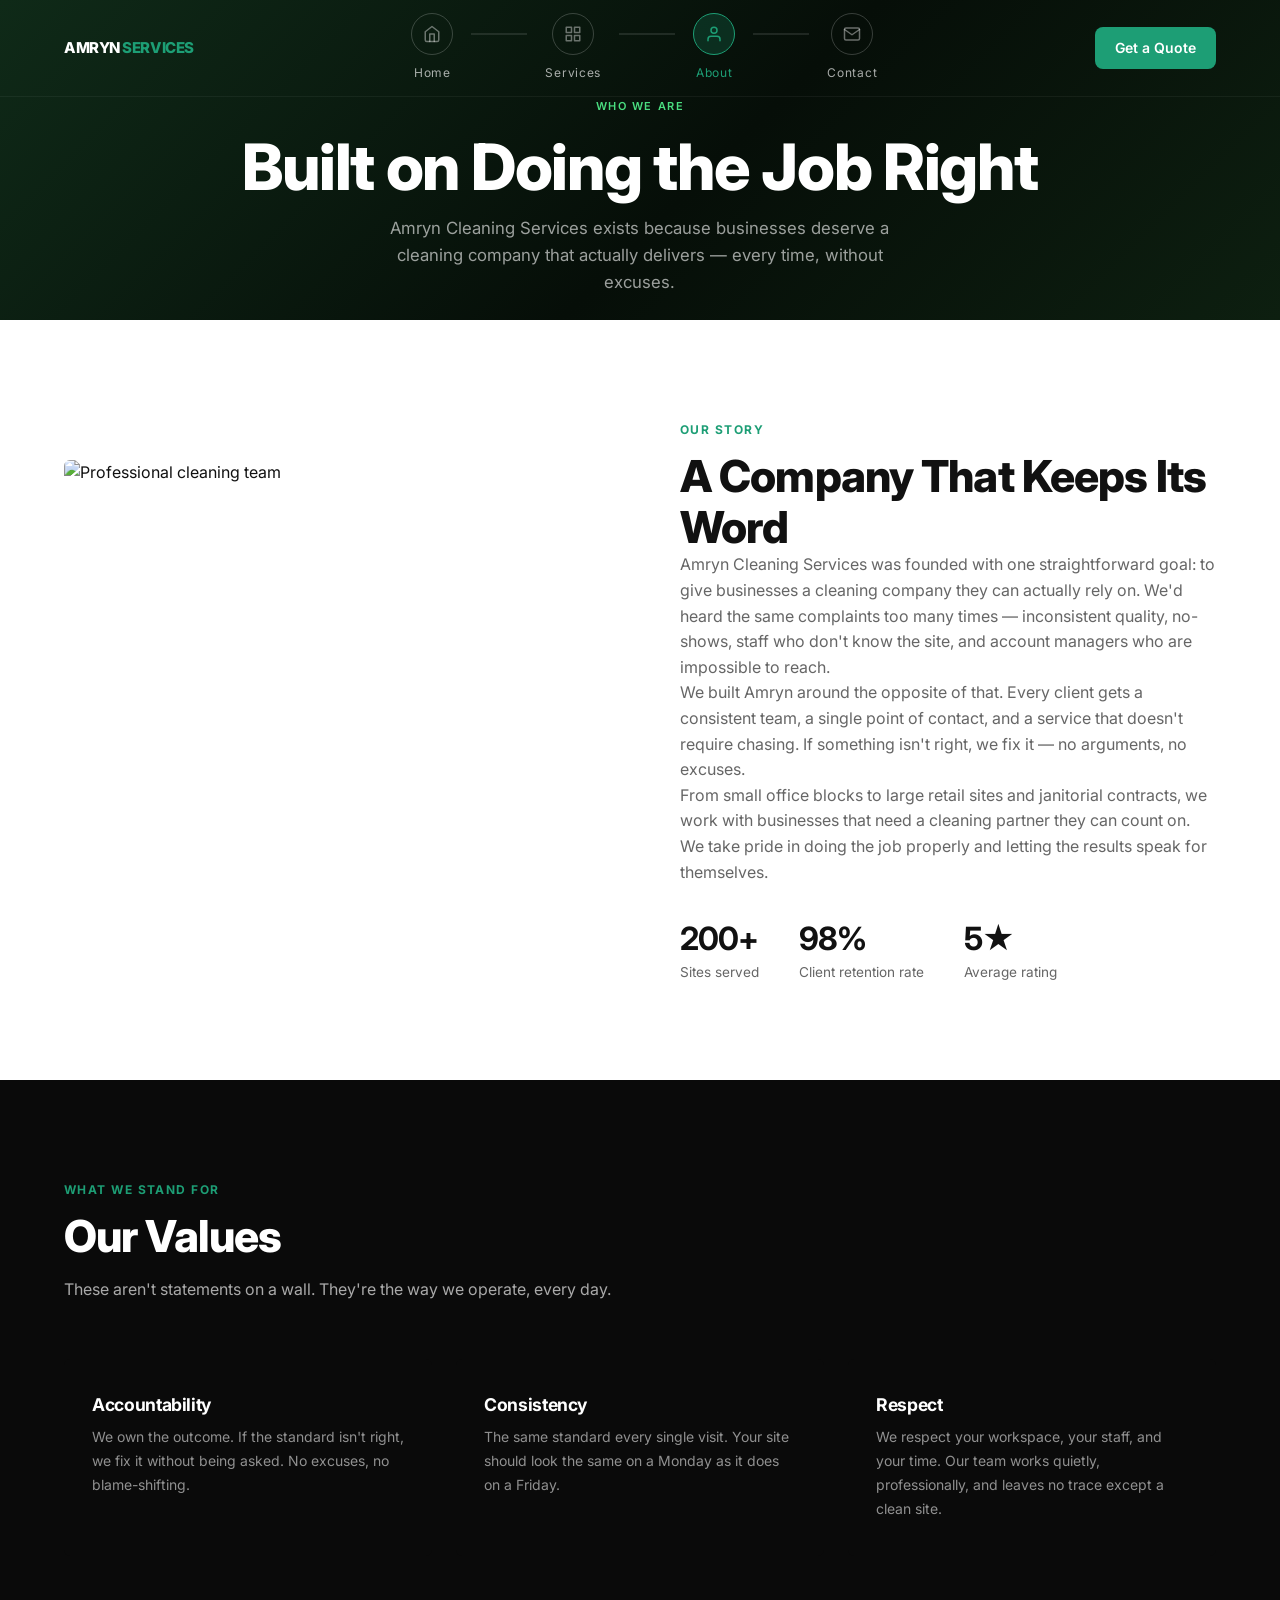
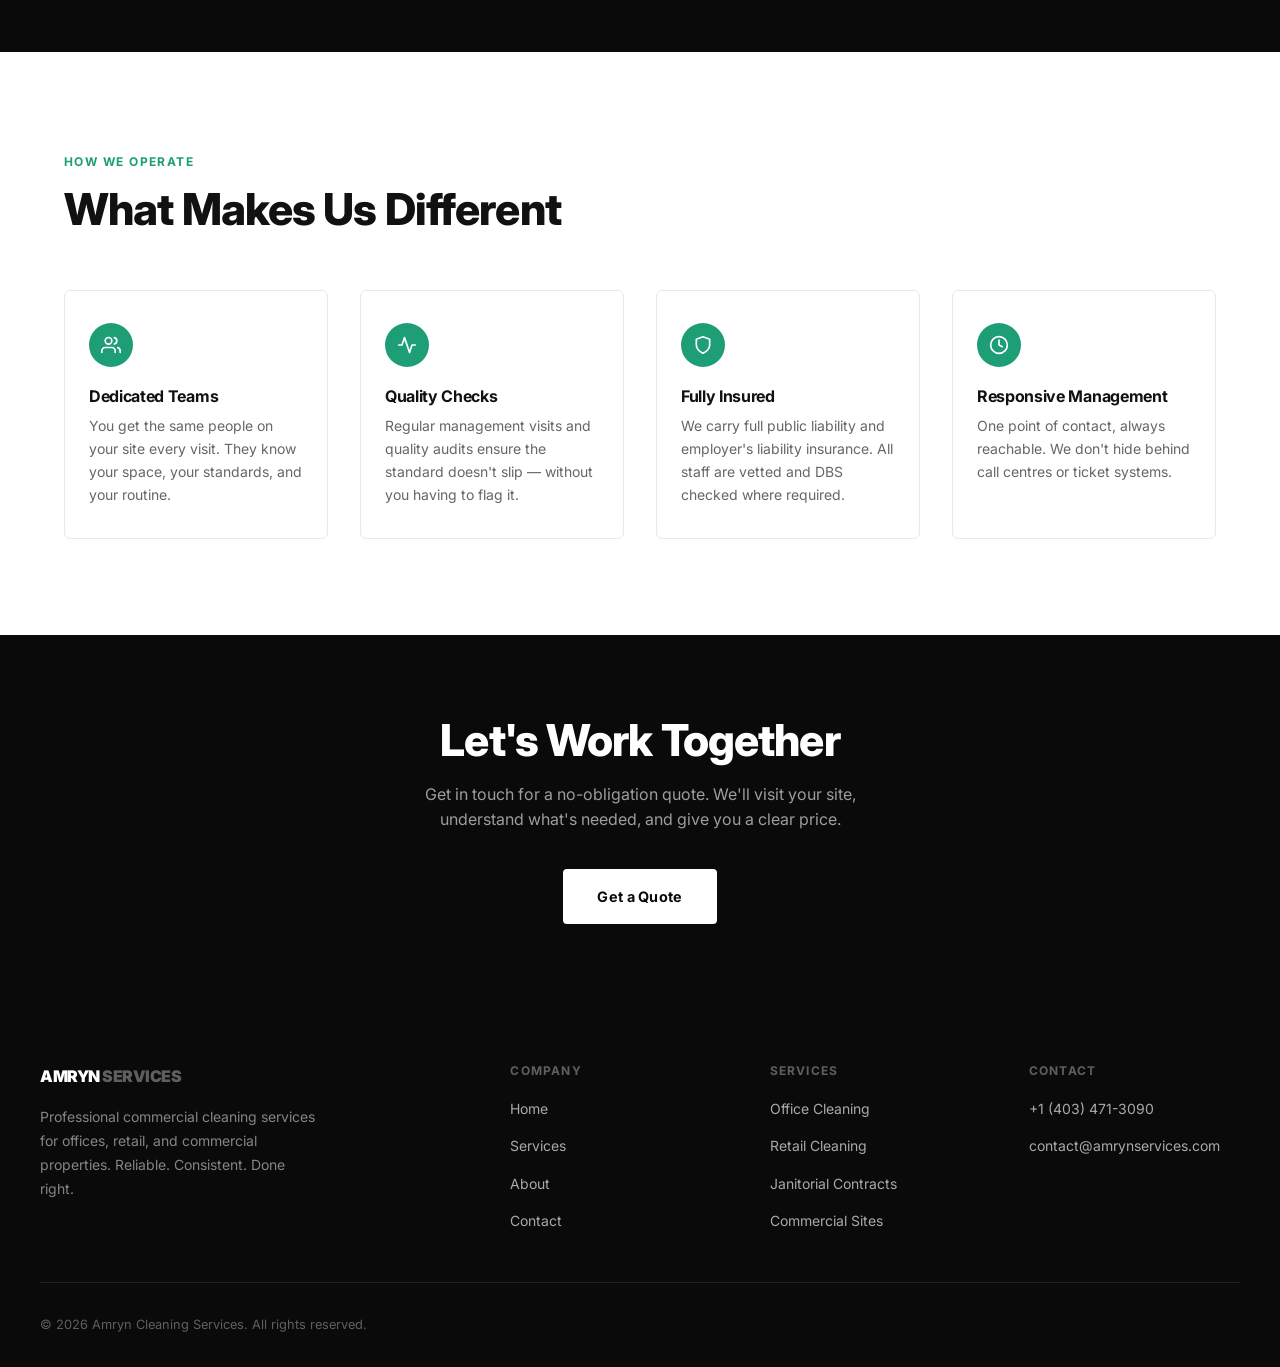
==== commit c0f79933: "feat: dark green gradient banner on services, about, and contact pages" ====
--- a/about.html
+++ b/about.html
@@ -59,7 +59,7 @@
   <!-- PAGE HERO -->
   <section class="page-hero">
     <div class="container">
-      <span class="section-label" style="color: rgba(255,255,255,0.4);">Who We Are</span>
+      <span class="page-hero__eyebrow">Who We Are</span>
       <h1>Built on Doing the Job Right</h1>
       <p>Amryn Cleaning Services exists because businesses deserve a cleaning company that actually delivers — every time, without excuses.</p>
     </div>
--- a/styles.css
+++ b/styles.css
@@ -123,13 +123,13 @@
 }
 
 .btn-primary {
-  background: var(--black);
+  background: #1D9E75;
   color: var(--white);
 }
 
 .btn-primary:hover {
-  background: #333333;
-  border-color: #333333;
+  background: #166d52;
+  border-color: #166d52;
 }
 
 .btn-outline {
@@ -211,15 +211,15 @@
   display: flex;
   flex-direction: column;
   align-items: center;
-  gap: 6px;
+  gap: 8px;
   text-decoration: none;
-  padding: 0 10px;
+  padding: 0 18px;
   cursor: pointer;
 }
 
 .nav__node {
-  width: 26px;
-  height: 26px;
+  width: 42px;
+  height: 42px;
   border-radius: 50%;
   border: 1.5px solid rgba(255,255,255,0.2);
   background: transparent;
@@ -230,24 +230,24 @@
 }
 
 .nav__node svg {
-  width: 11px;
-  height: 11px;
+  width: 18px;
+  height: 18px;
   stroke: rgba(255,255,255,0.4);
   transition: stroke 0.25s;
 }
 
 .nav__node-item span {
-  font-size: 11px;
+  font-size: 12px;
   color: rgba(255,255,255,0.65);
-  letter-spacing: 0.04em;
+  letter-spacing: 0.06em;
   transition: color 0.2s;
 }
 
 .nav__node-line {
-  width: 32px;
+  width: 56px;
   height: 1.5px;
   background: rgba(255,255,255,0.1);
-  margin-bottom: 20px;
+  margin-bottom: 28px;
 }
 
 .nav__node-item:hover .nav__node,
@@ -500,7 +500,7 @@
   display: flex;
   align-items: center;
   justify-content: center;
-  gap: 36px;
+  gap: 12px;
   flex-wrap: wrap;
   animation: heroFadeUp 0.7s ease-out 0.64s both;
 }
@@ -509,16 +509,30 @@
   display: flex;
   align-items: center;
   gap: 8px;
-  color: rgba(255,255,255,0.7);
-  font-size: 0.8rem;
-  font-weight: 500;
+  color: #ffffff;
+  font-size: 13px;
+  font-weight: 600;
   letter-spacing: 0.02em;
+  background: rgba(0,0,0,0.45);
+  border: 1px solid #1d6b4f;
+  border-radius: 999px;
+  padding: 7px 16px;
+  backdrop-filter: blur(8px);
+  -webkit-backdrop-filter: blur(8px);
+  transition: background 0.2s, border-color 0.2s;
+  cursor: default;
+}
+
+.hero__trust-item:hover {
+  background: rgba(0,0,0,0.6);
+  border-color: #1D9E75;
 }
 
 .hero__trust-item svg {
-  width: 17px;
-  height: 17px;
+  width: 14px;
+  height: 14px;
   flex-shrink: 0;
+  stroke: #1D9E75;
 }
 
 /* Stats strip — pinned to bottom of hero */
@@ -1108,7 +1122,7 @@
   display: block;
   font-size: 0.85rem;
   font-weight: 700;
-  color: var(--gray-400);
+  color: #1D9E75;
   text-transform: uppercase;
   letter-spacing: 0.06em;
   margin-bottom: 4px;
@@ -1202,14 +1216,31 @@
    ============================================= */
 
 .page-hero {
-  background: var(--black);
-  padding: 140px 24px 80px;
+  height: 320px;
+  display: flex;
+  align-items: center;
+  justify-content: center;
   text-align: center;
+  background: linear-gradient(135deg, #0f2a18 0%, #060e08 55%, #0d1f10 100%);
+}
+
+.page-hero .container {
+  padding-top: 68px;
+}
+
+.page-hero .page-hero__eyebrow {
+  display: inline-block;
+  font-size: 11px;
+  font-weight: 600;
+  letter-spacing: 0.14em;
+  text-transform: uppercase;
+  color: #4ade80;
+  margin-bottom: 14px;
 }
 
 .page-hero h1 {
-  color: var(--white);
-  margin-bottom: 16px;
+  color: #ffffff;
+  margin-bottom: 12px;
 }
 
 .page-hero p {
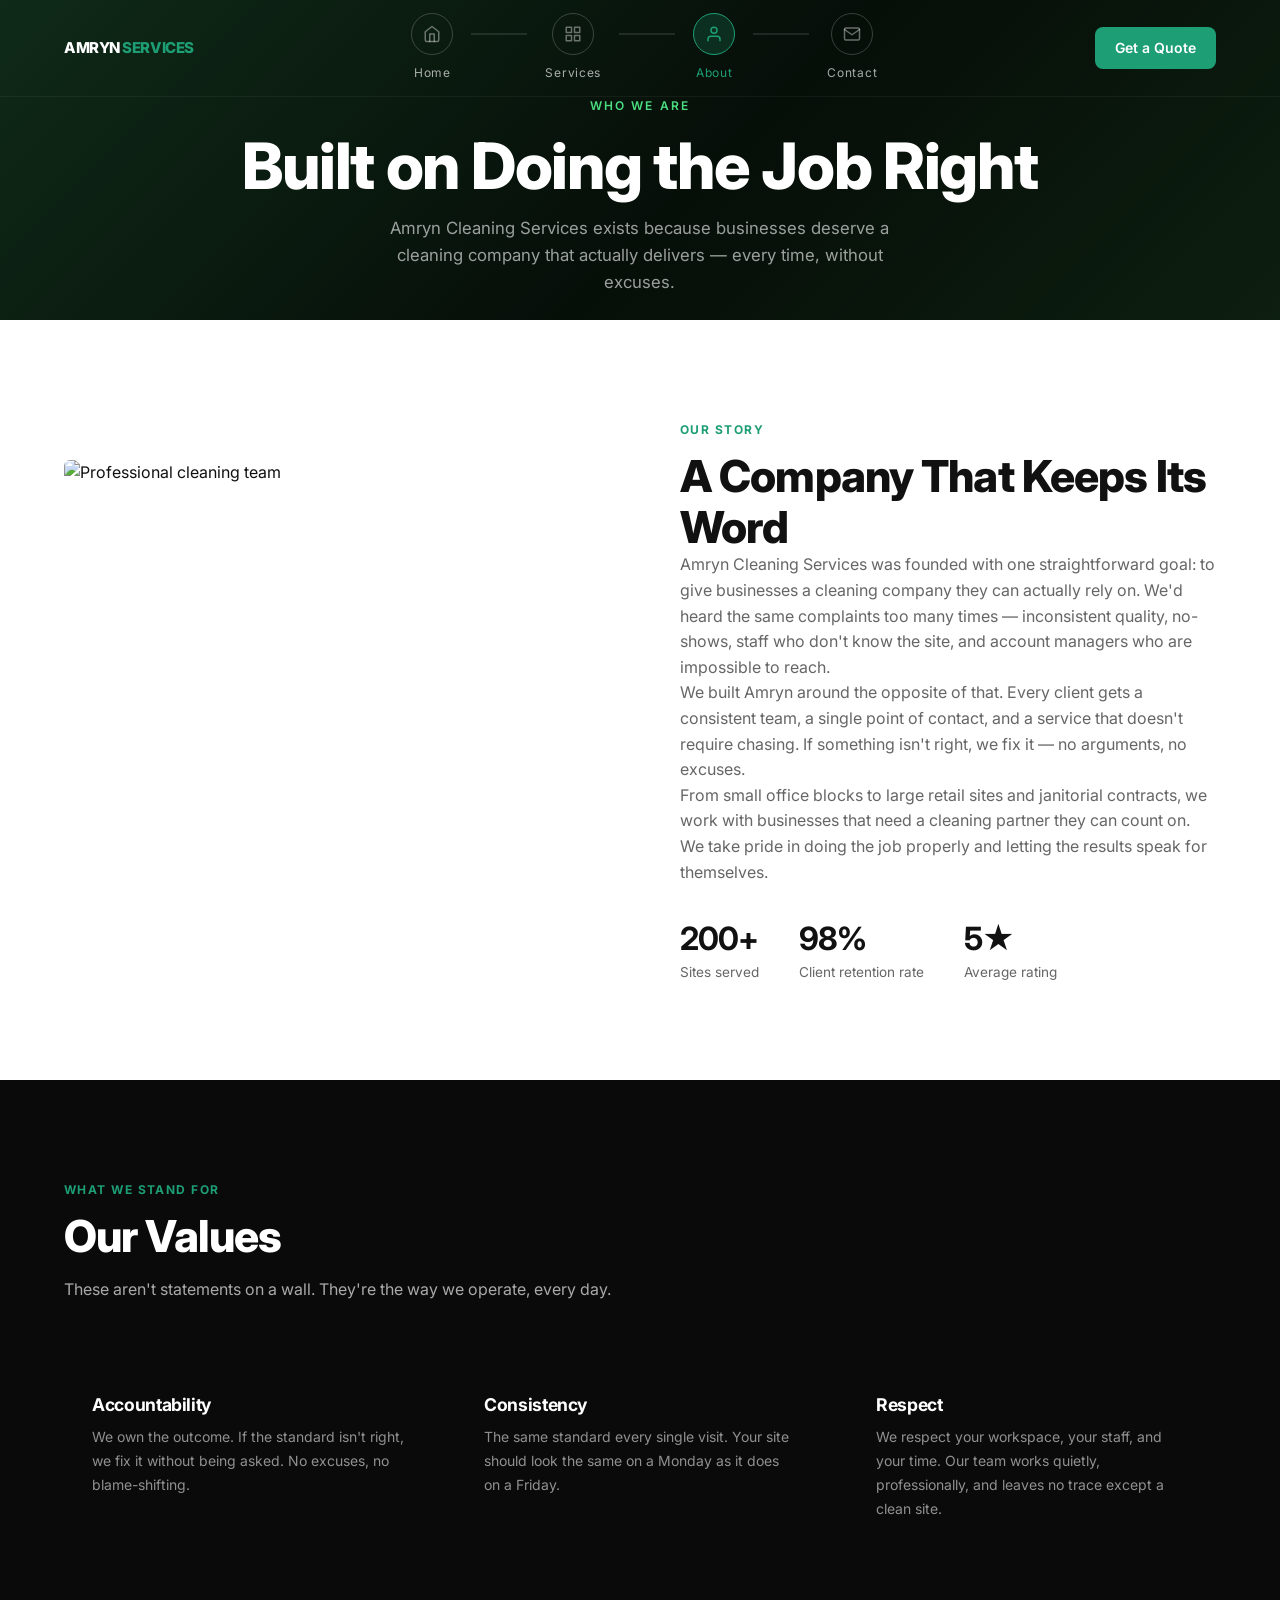
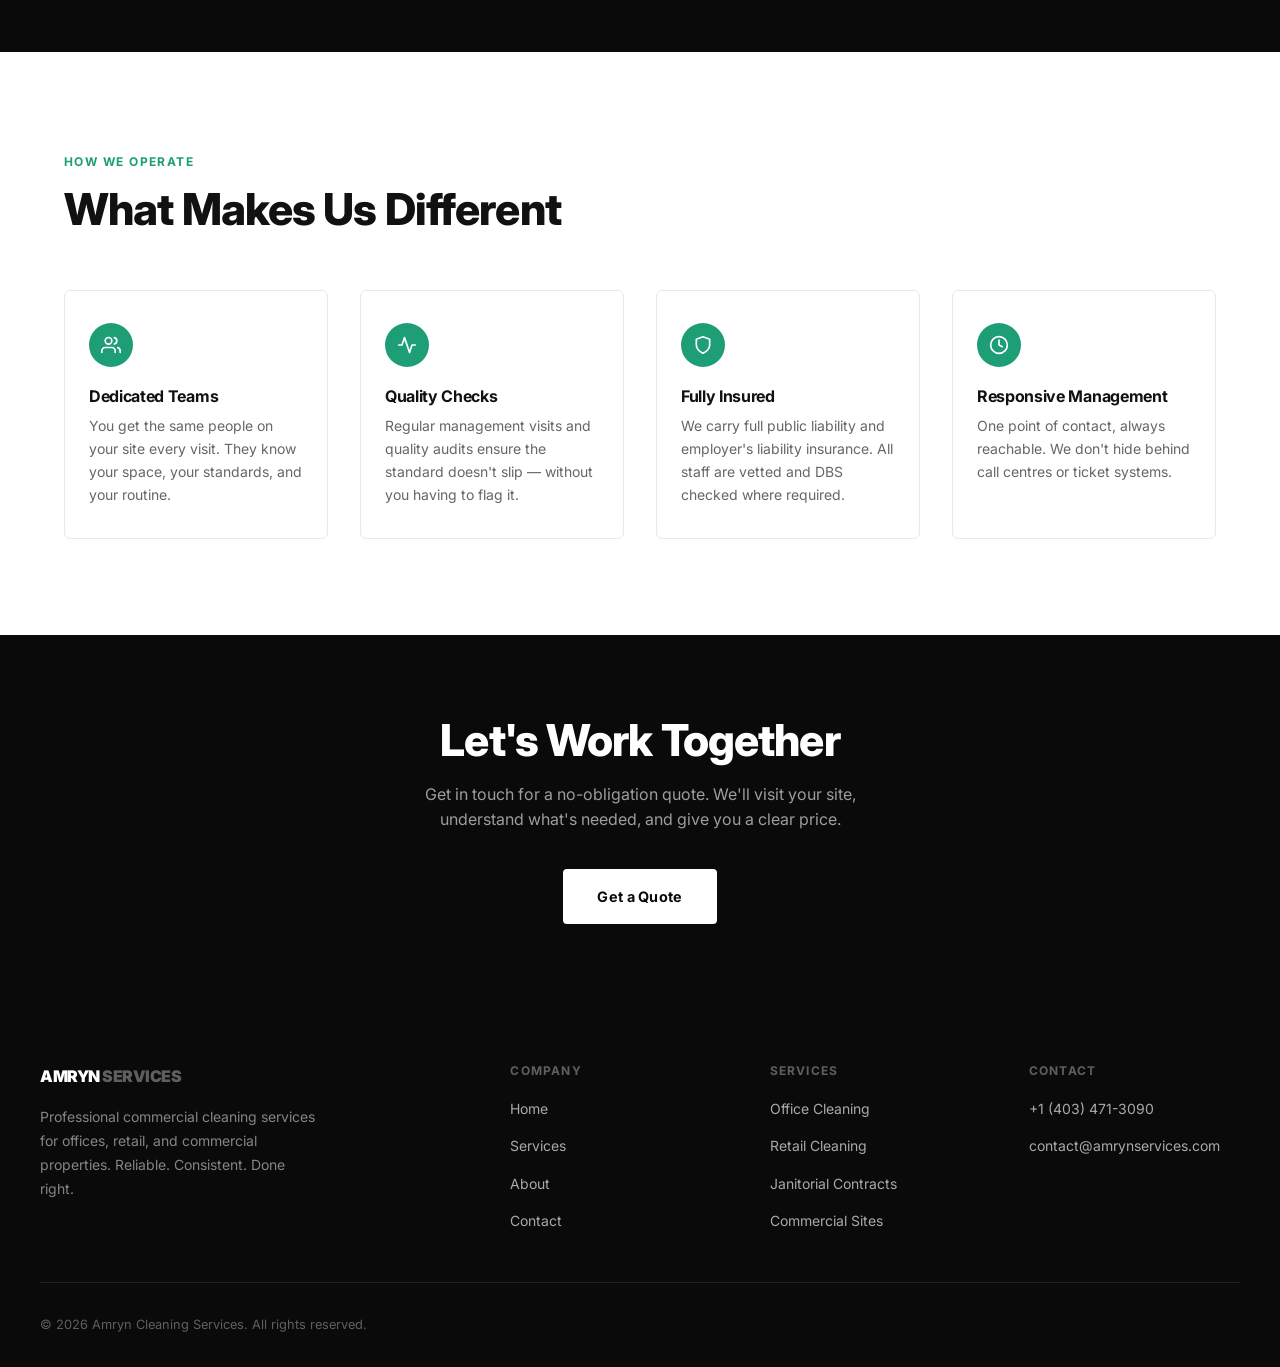
==== commit a6952cfd: "fix: standardise page banner eyebrow, heading, and subtitle styles" ====
--- a/about.html
+++ b/about.html
@@ -59,7 +59,7 @@
   <!-- PAGE HERO -->
   <section class="page-hero">
     <div class="container">
-      <span class="page-hero__eyebrow">Who We Are</span>
+      <span class="page-hero__eyebrow">WHO WE ARE</span>
       <h1>Built on Doing the Job Right</h1>
       <p>Amryn Cleaning Services exists because businesses deserve a cleaning company that actually delivers — every time, without excuses.</p>
     </div>
--- a/styles.css
+++ b/styles.css
@@ -1230,9 +1230,9 @@
 
 .page-hero .page-hero__eyebrow {
   display: inline-block;
-  font-size: 11px;
+  font-size: 12px;
   font-weight: 600;
-  letter-spacing: 0.14em;
+  letter-spacing: 0.18em;
   text-transform: uppercase;
   color: #4ade80;
   margin-bottom: 14px;
@@ -1240,6 +1240,7 @@
 
 .page-hero h1 {
   color: #ffffff;
+  font-weight: 800;
   margin-bottom: 12px;
 }
 
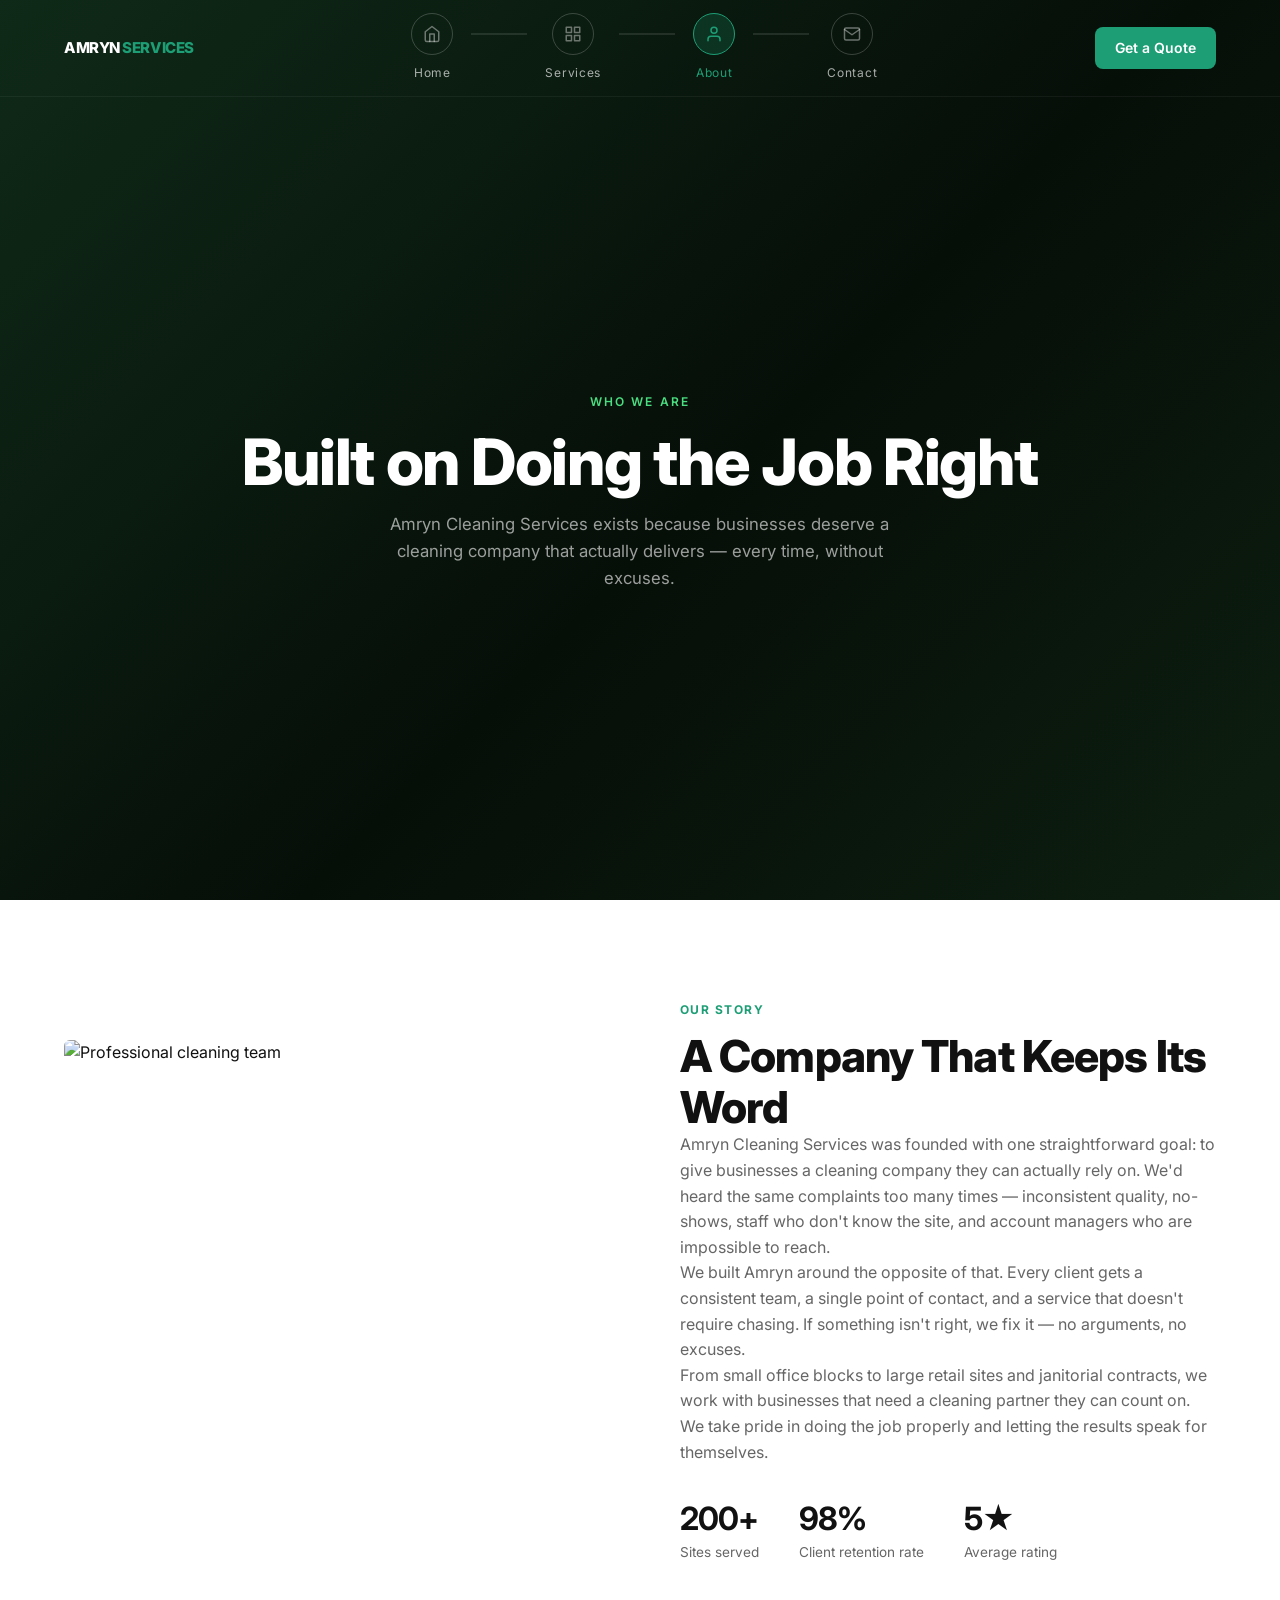
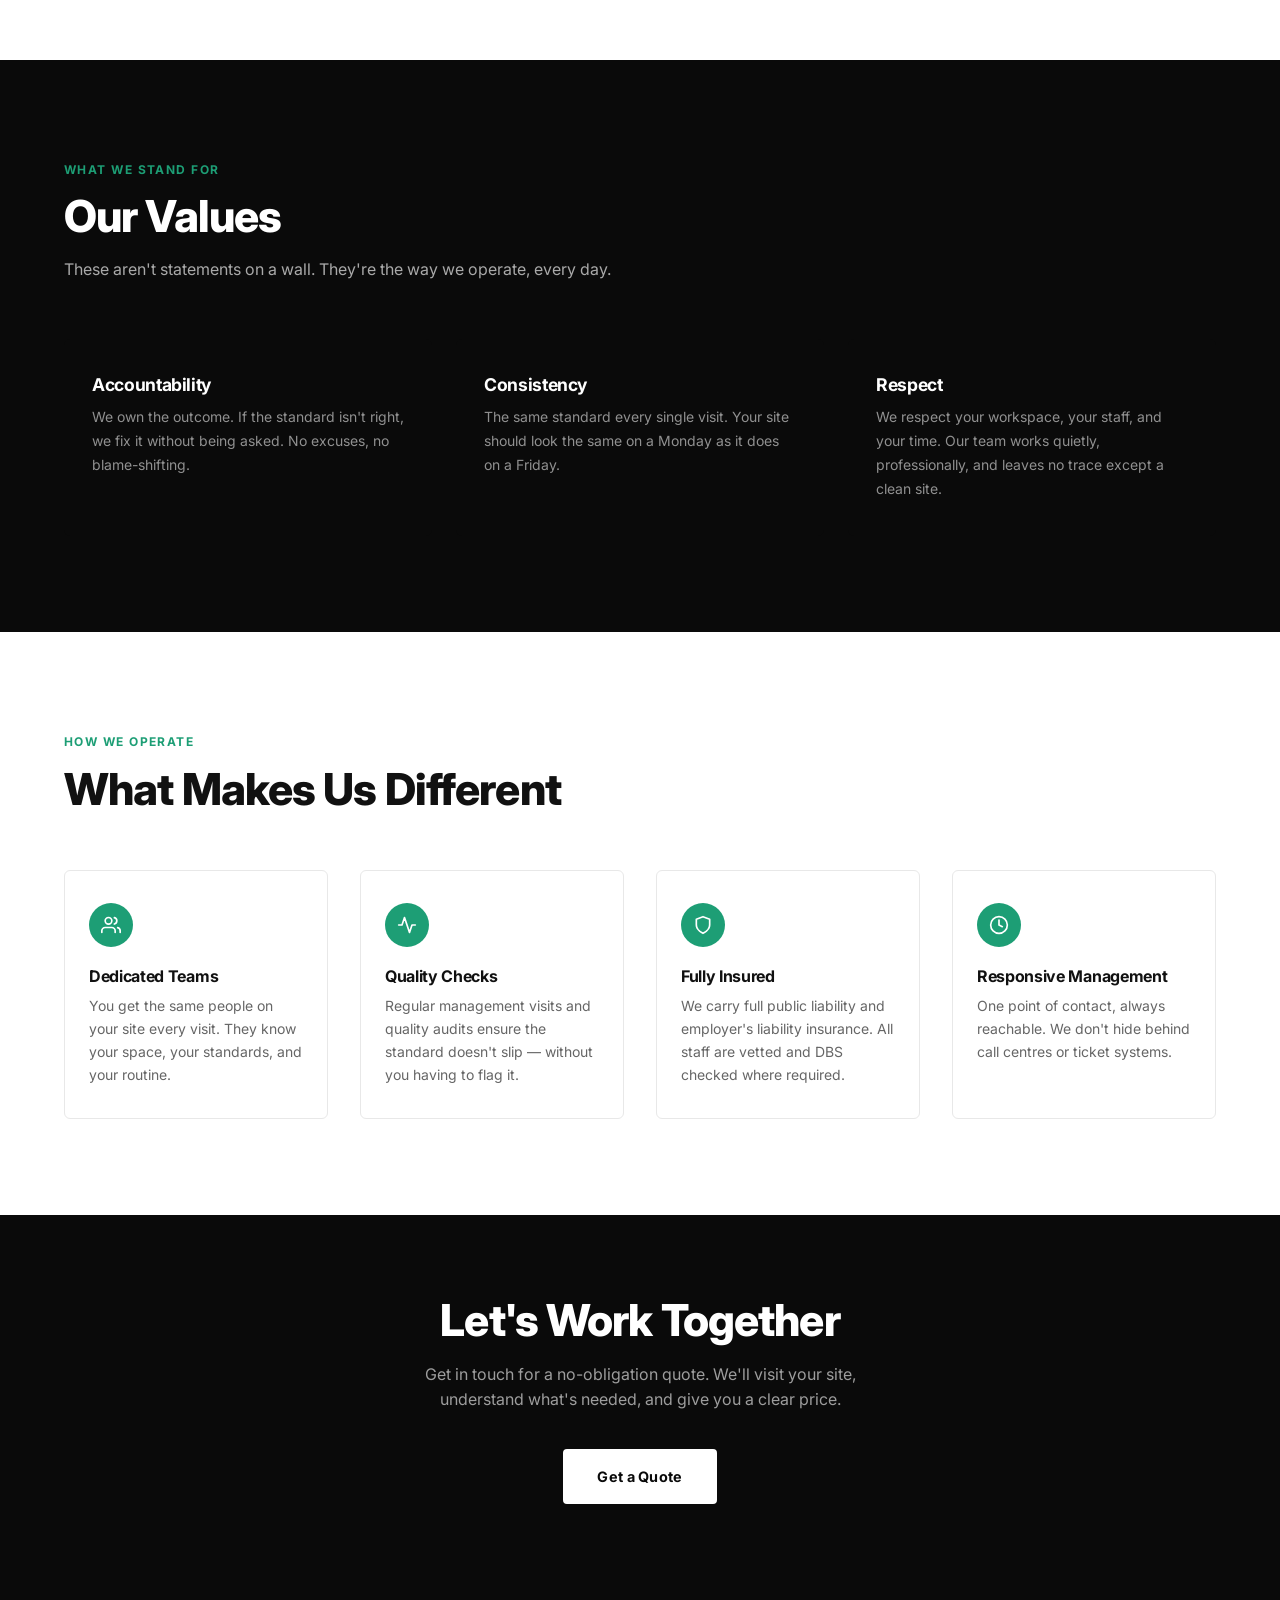
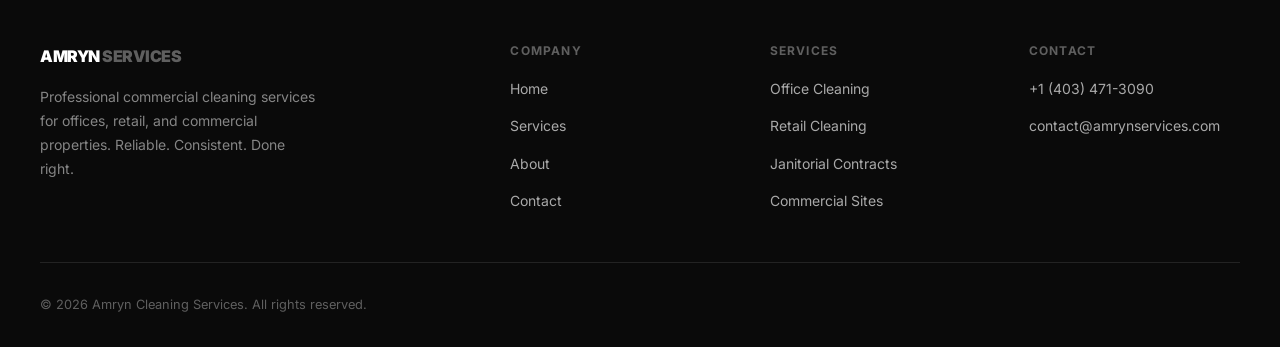
==== commit 98553fb3: "fix: consistent page hero height across all pages" ====
--- a/about.html
+++ b/about.html
@@ -5,7 +5,7 @@
   <meta name="viewport" content="width=device-width, initial-scale=1.0" />
   <title>About Us — Amryn Cleaning Services</title>
   <meta name="description" content="Learn about Amryn Cleaning Services — who we are, what we stand for, and why businesses trust us." />
-  <link rel="stylesheet" href="styles.css" />
+  <link rel="stylesheet" href="styles.css?v=31" />
 </head>
 <body>
 
--- a/styles.css
+++ b/styles.css
@@ -1216,16 +1216,17 @@
    ============================================= */
 
 .page-hero {
-  height: 320px;
+  min-height: 100vh;
   display: flex;
   align-items: center;
   justify-content: center;
   text-align: center;
+  padding-top: 80px;
   background: linear-gradient(135deg, #0f2a18 0%, #060e08 55%, #0d1f10 100%);
 }
 
 .page-hero .container {
-  padding-top: 68px;
+  padding-top: 0;
 }
 
 .page-hero .page-hero__eyebrow {
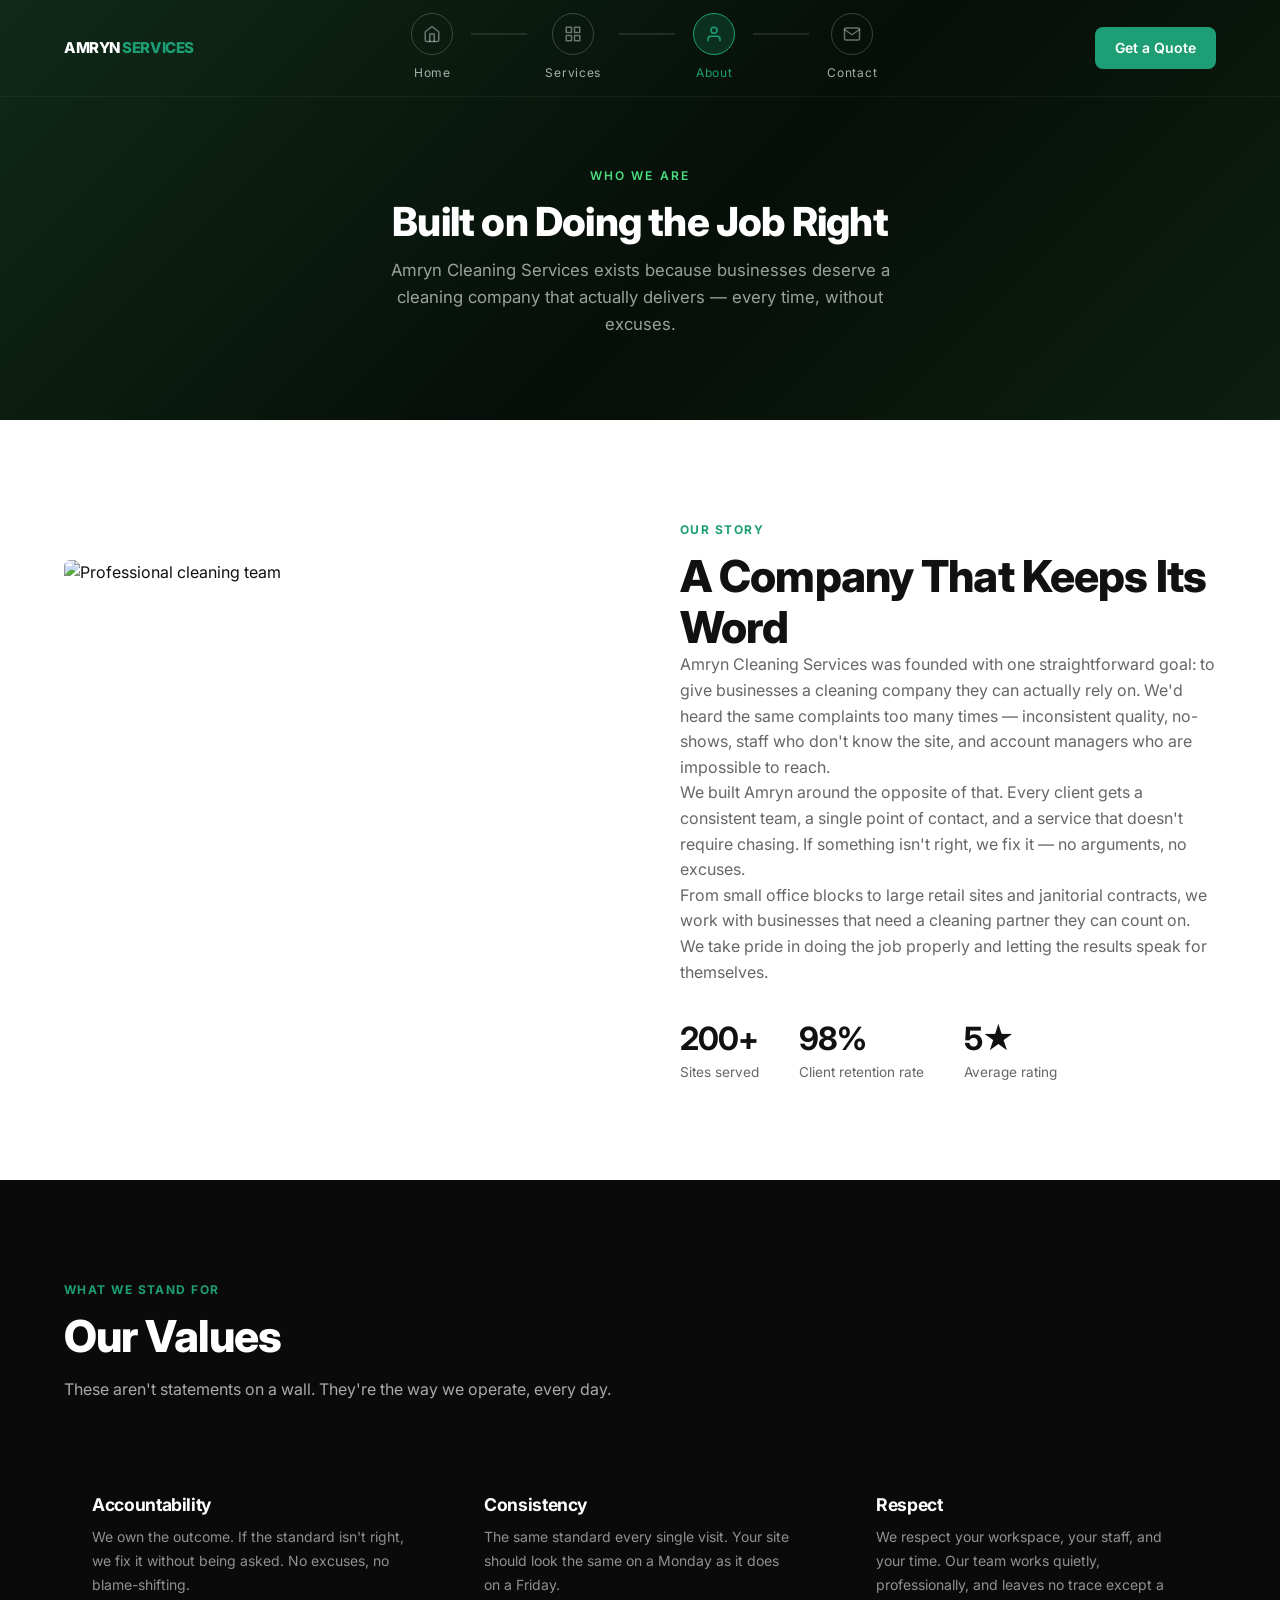
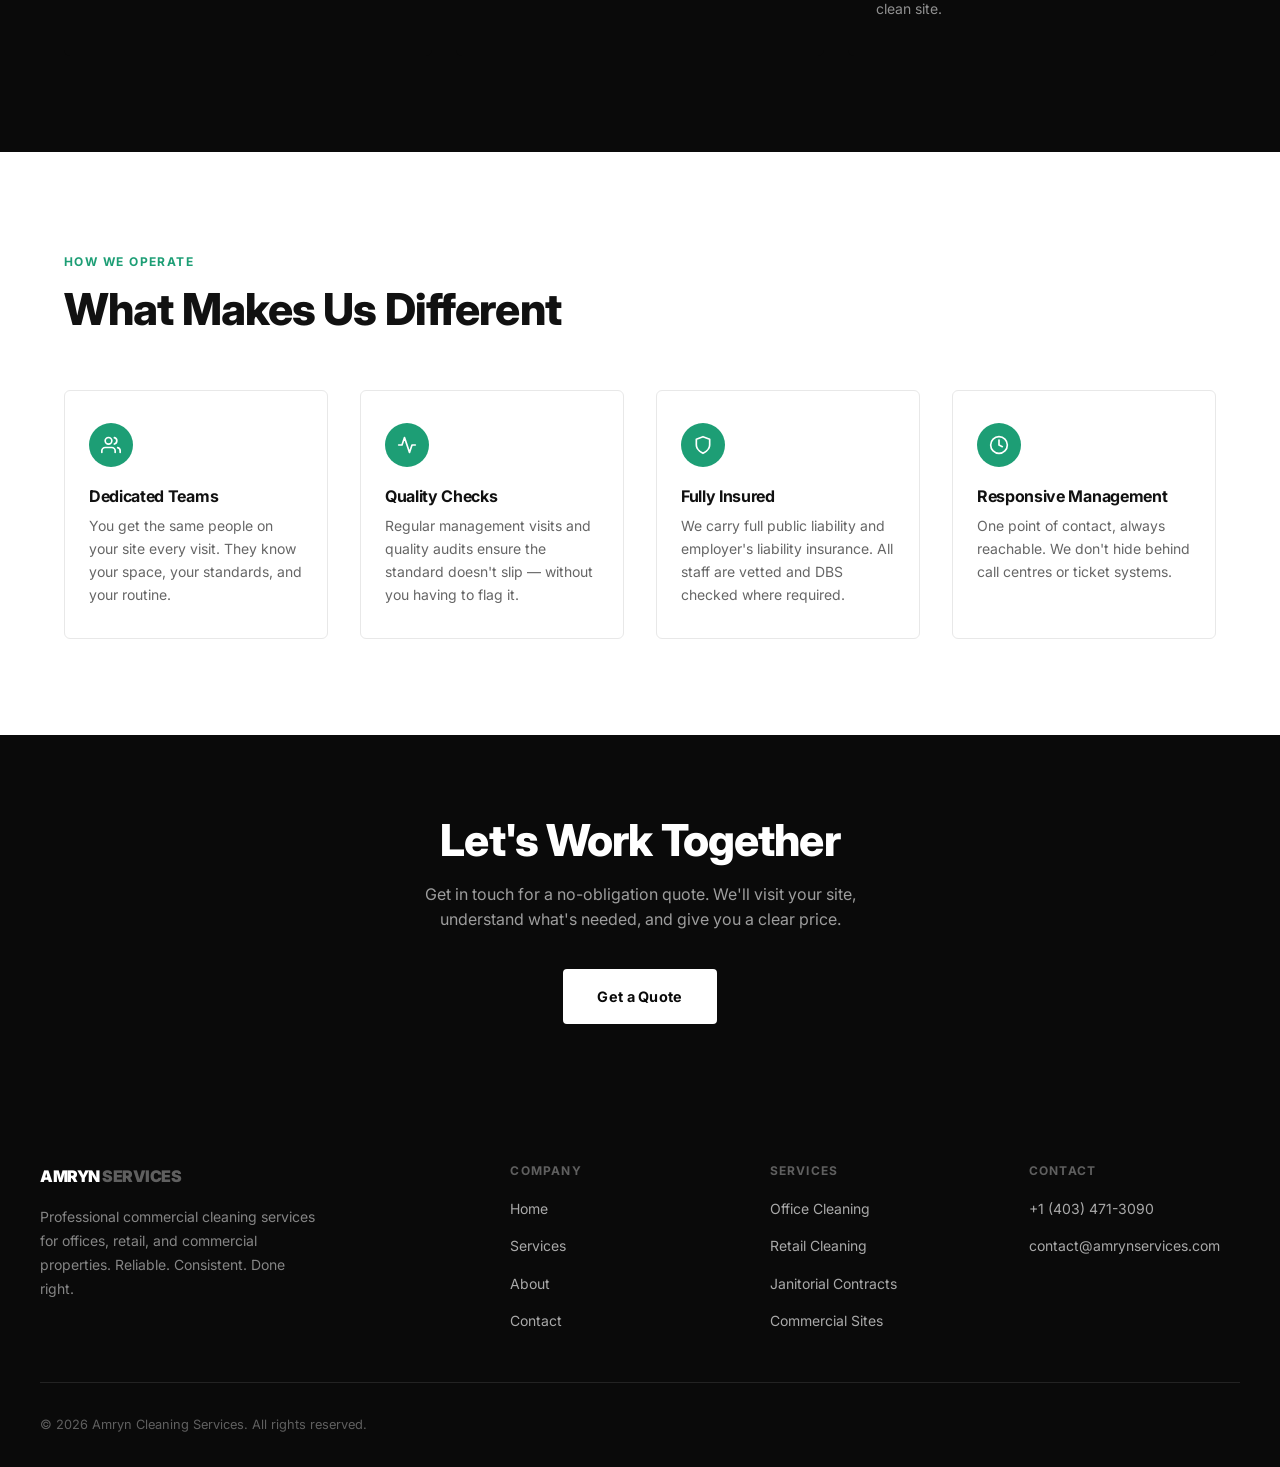
==== commit 1d305c71: "fix: shorter page hero banners, consistent h1 font size across pages" ====
--- a/about.html
+++ b/about.html
@@ -5,7 +5,7 @@
   <meta name="viewport" content="width=device-width, initial-scale=1.0" />
   <title>About Us — Amryn Cleaning Services</title>
   <meta name="description" content="Learn about Amryn Cleaning Services — who we are, what we stand for, and why businesses trust us." />
-  <link rel="stylesheet" href="styles.css?v=31" />
+  <link rel="stylesheet" href="styles.css?v=32" />
 </head>
 <body>
 
--- a/styles.css
+++ b/styles.css
@@ -1216,7 +1216,7 @@
    ============================================= */
 
 .page-hero {
-  min-height: 100vh;
+  min-height: 420px;
   display: flex;
   align-items: center;
   justify-content: center;
@@ -1240,8 +1240,11 @@
 }
 
 .page-hero h1 {
+  font-size: 40px;
   color: #ffffff;
   font-weight: 800;
+  letter-spacing: -0.02em;
+  line-height: 1.15;
   margin-bottom: 12px;
 }
 
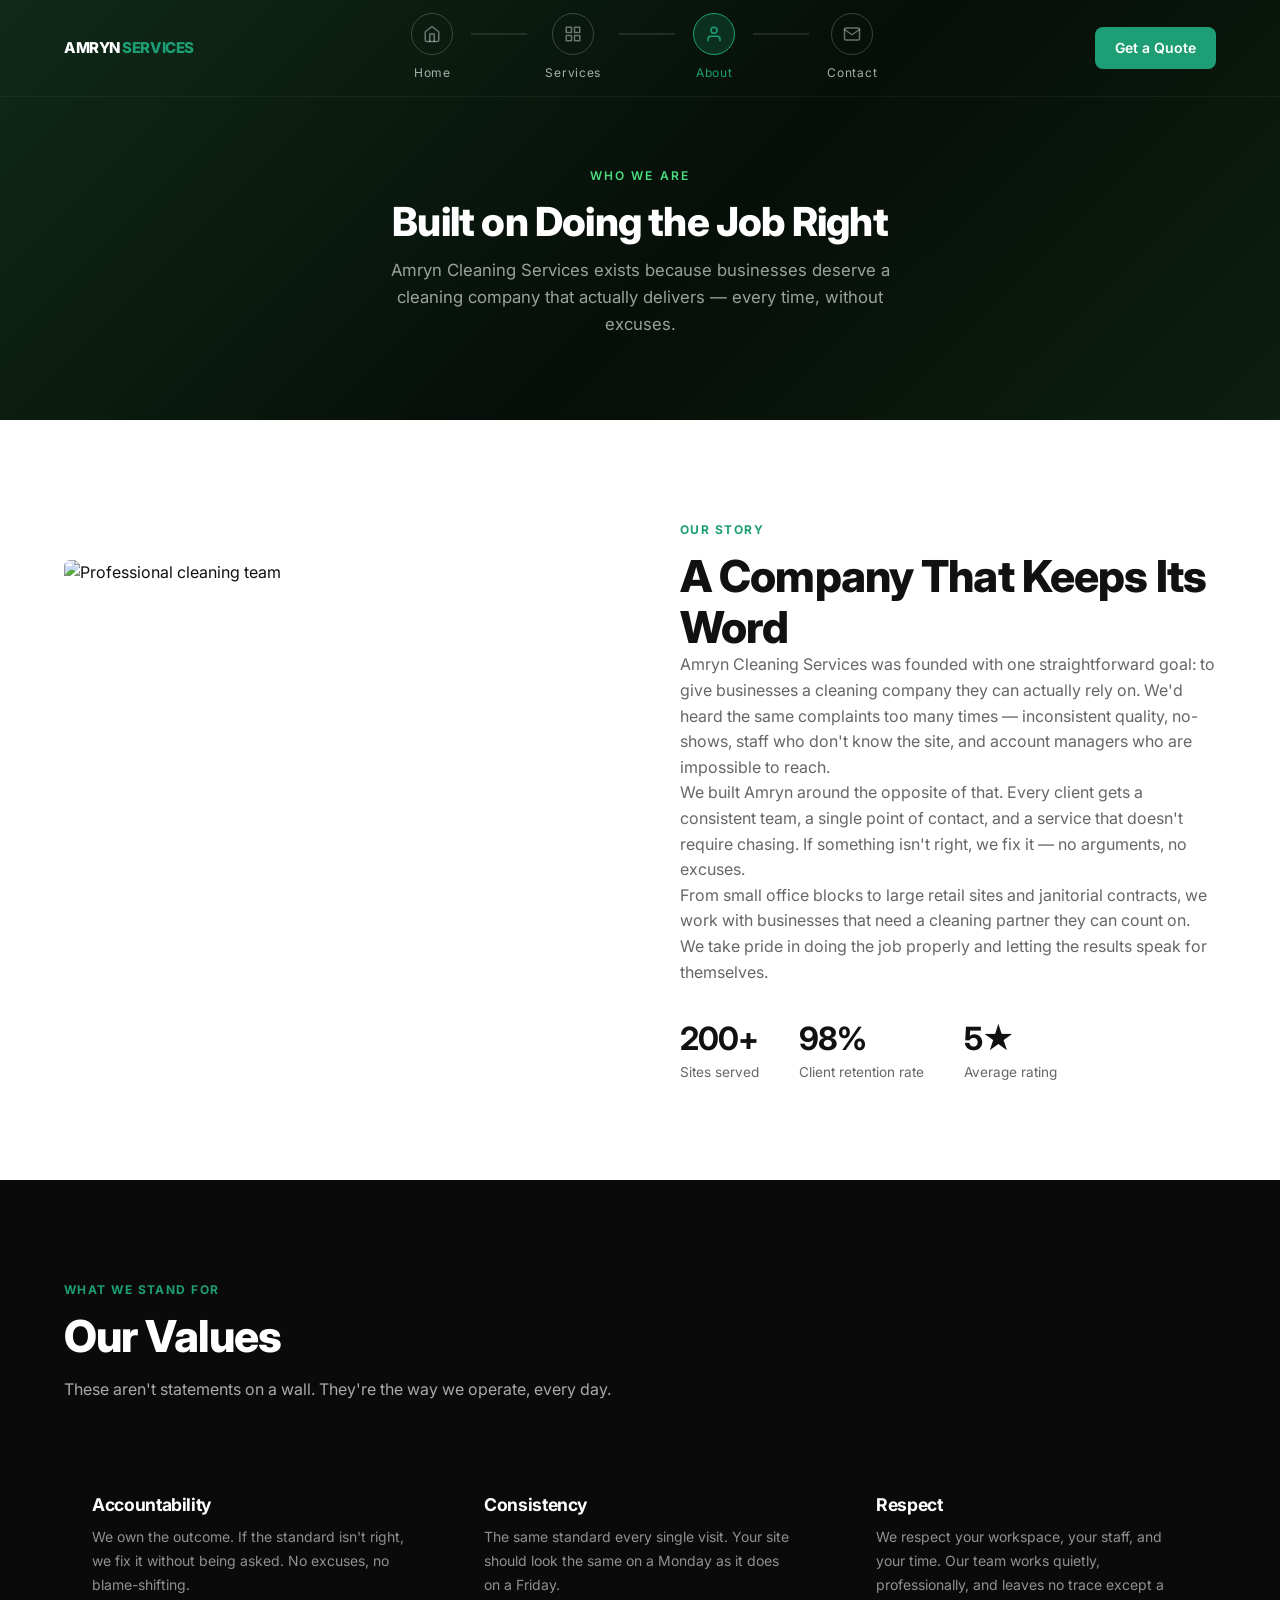
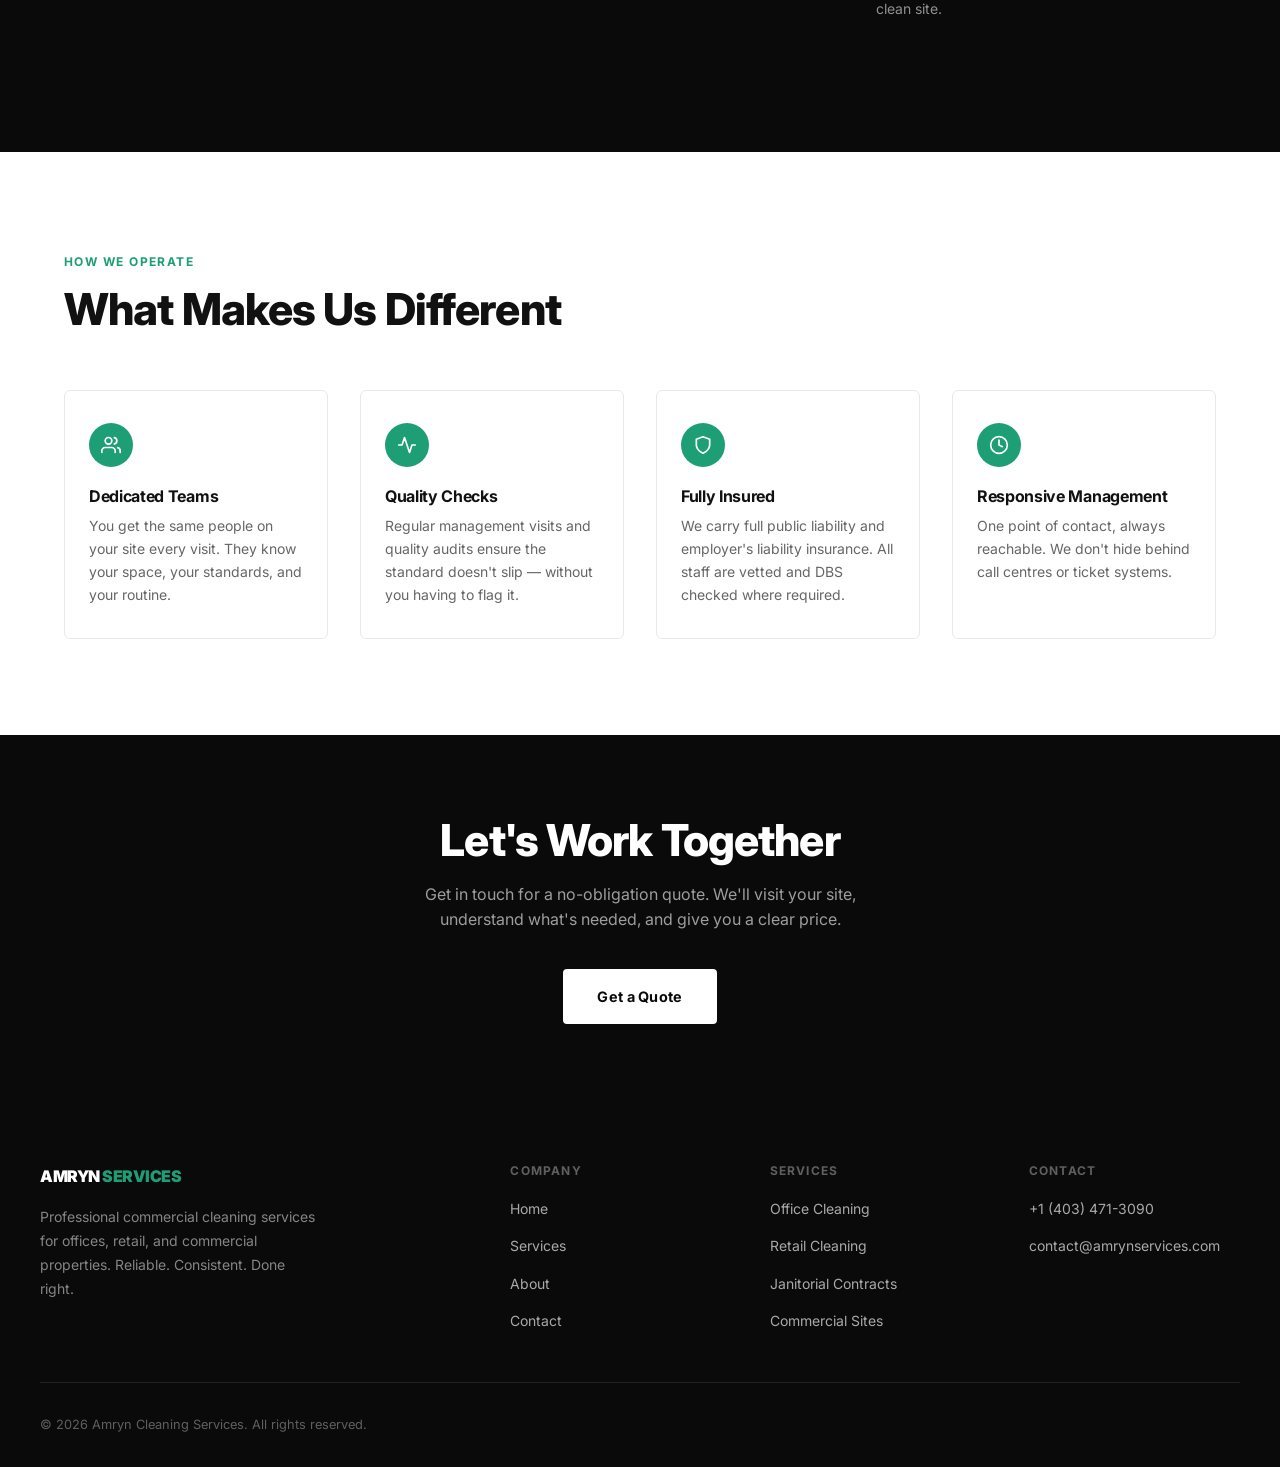
==== commit ca572d5a: "make footer logo span green" ====
--- a/about.html
+++ b/about.html
@@ -5,7 +5,7 @@
   <meta name="viewport" content="width=device-width, initial-scale=1.0" />
   <title>About Us — Amryn Cleaning Services</title>
   <meta name="description" content="Learn about Amryn Cleaning Services — who we are, what we stand for, and why businesses trust us." />
-  <link rel="stylesheet" href="styles.css?v=32" />
+  <link rel="stylesheet" href="styles.css?v=33" />
 </head>
 <body>
 
--- a/styles.css
+++ b/styles.css
@@ -1433,7 +1433,7 @@
 }
 
 .footer__logo span {
-  color: rgba(255,255,255,0.35);
+  color: #1D9E75;
 }
 
 .footer__col h4 {
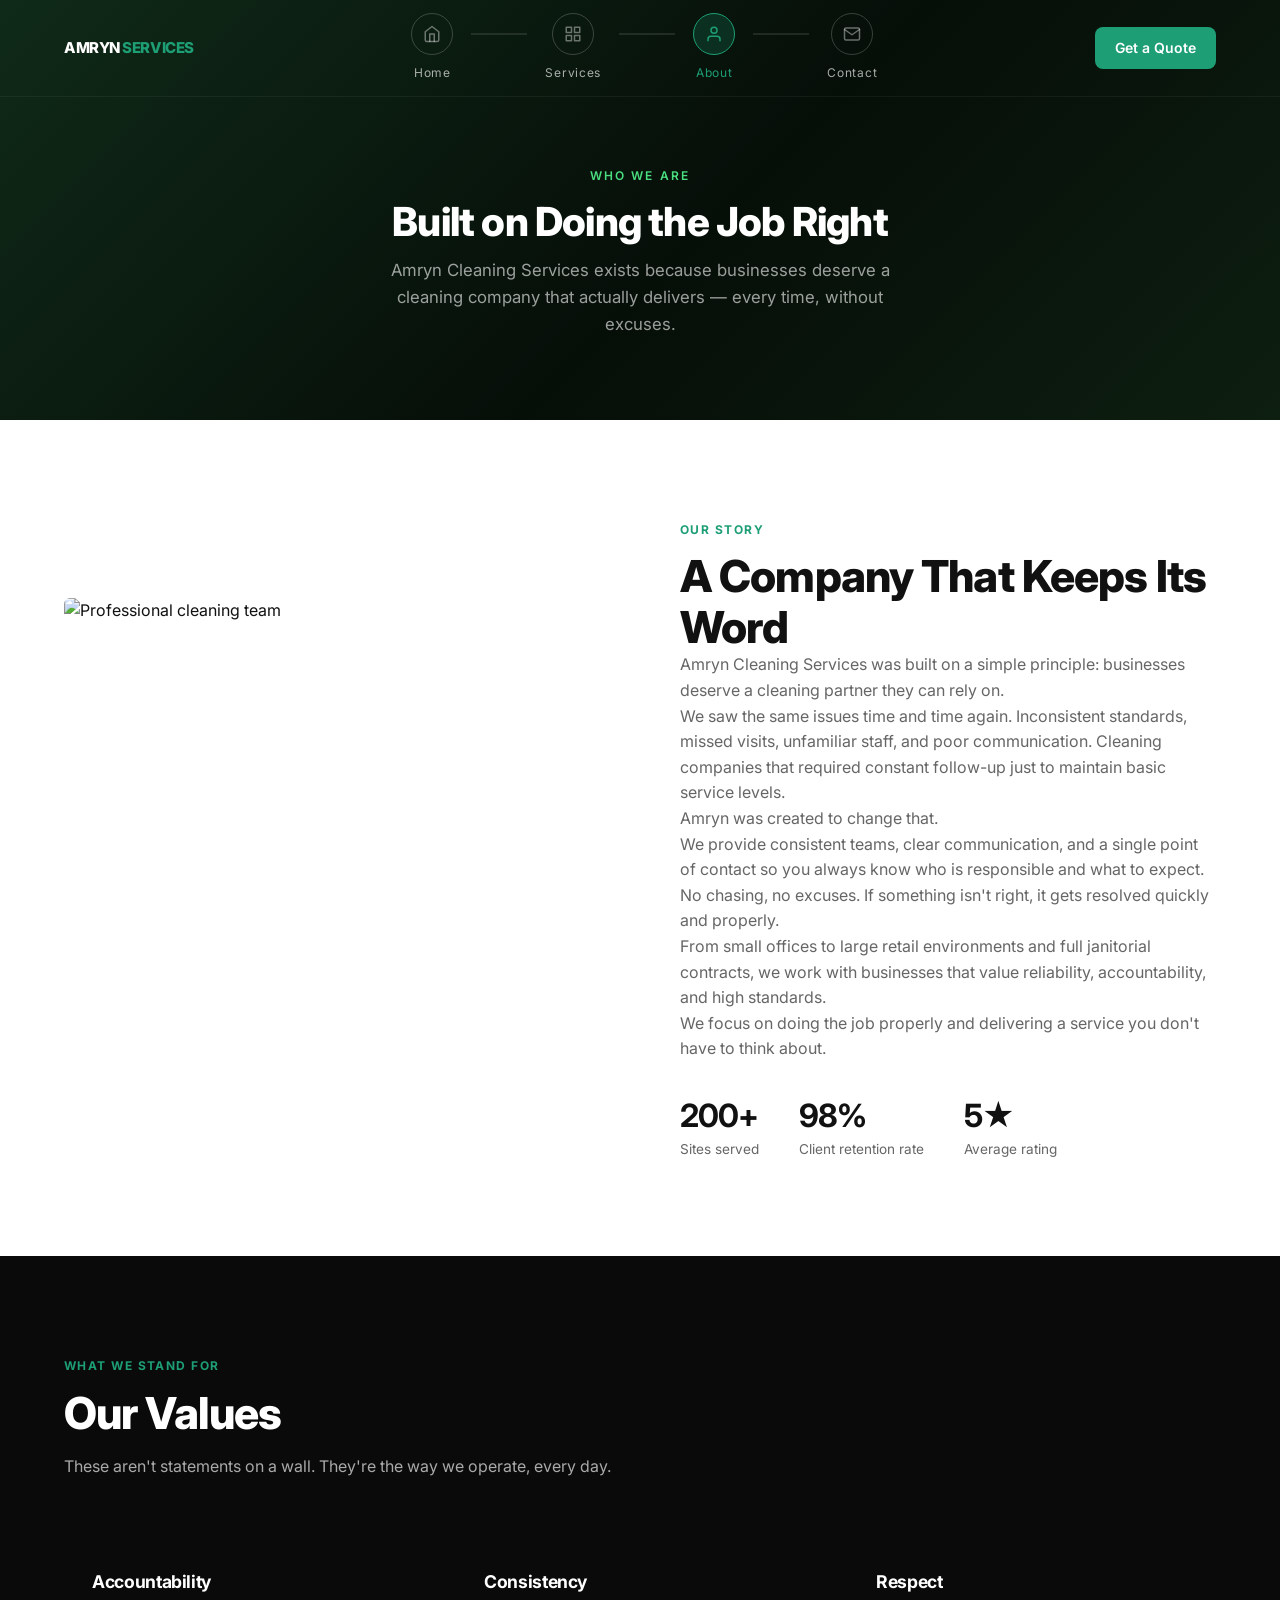
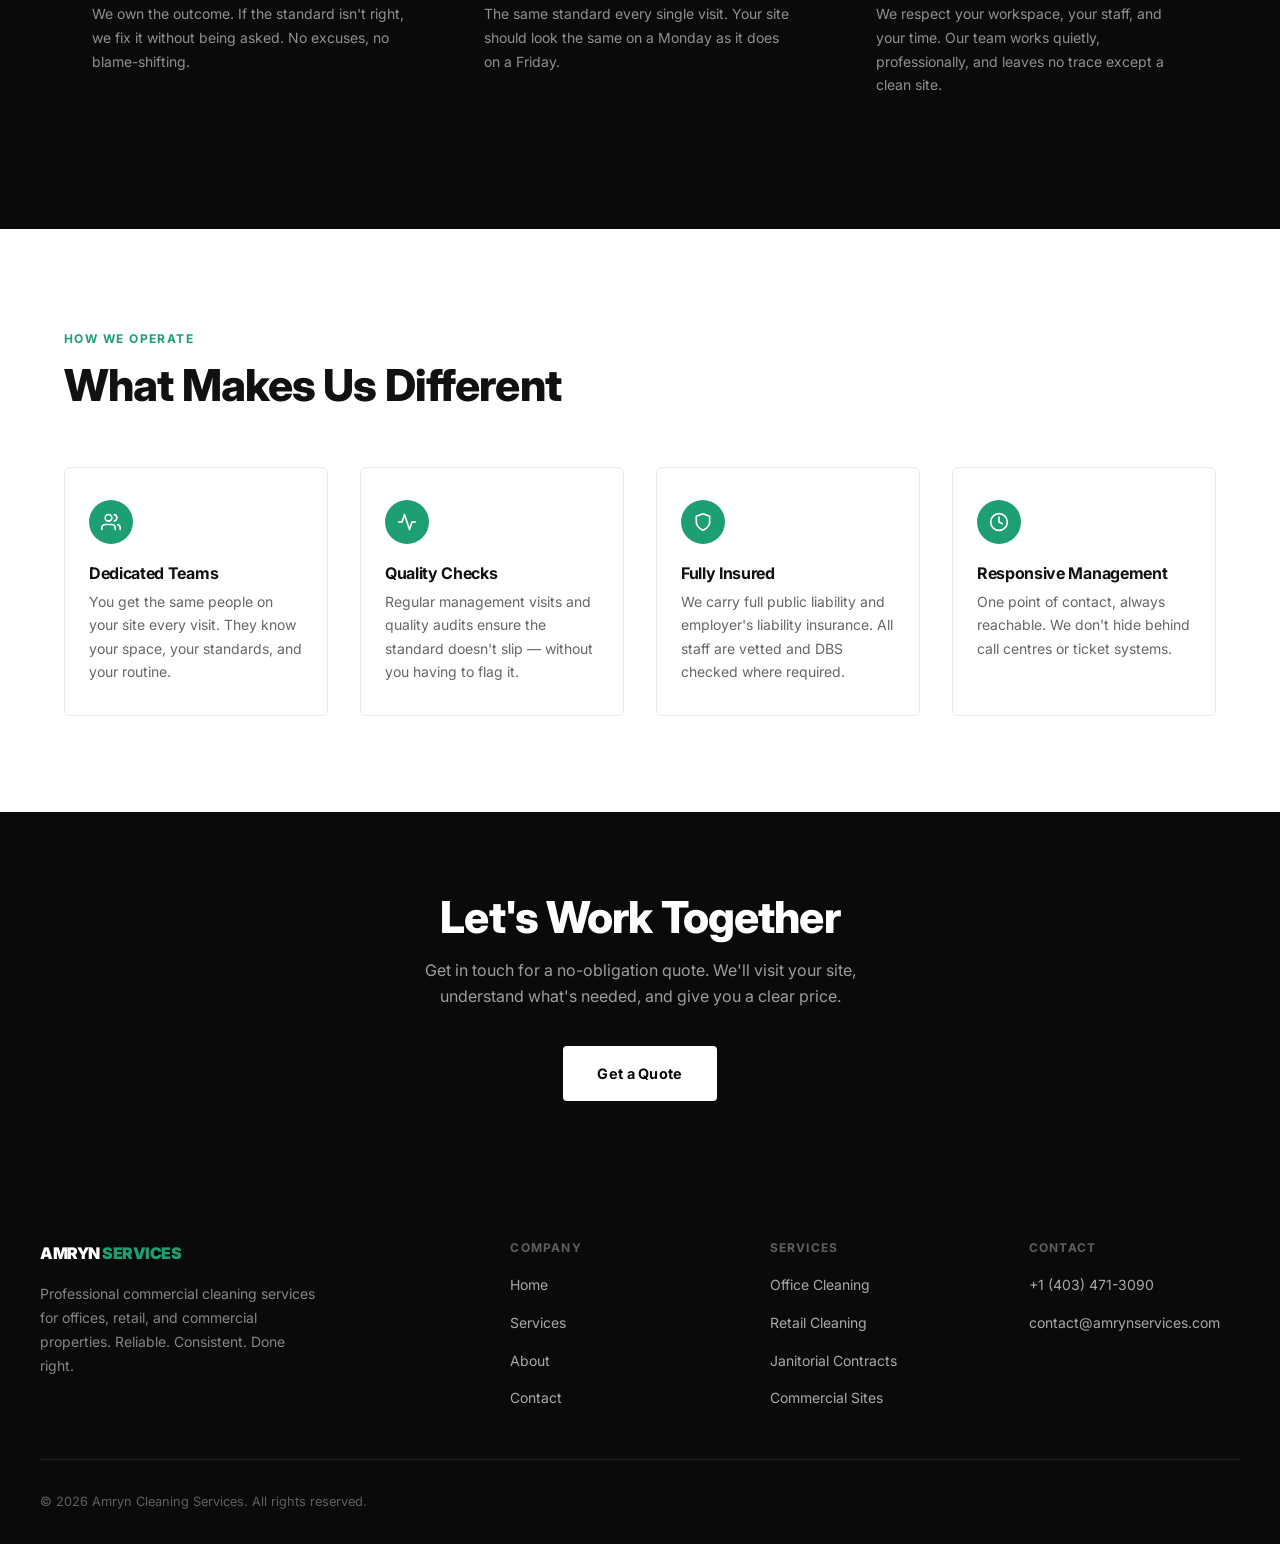
==== commit 65411ae7: "update Our Story copy, remove dashes" ====
--- a/about.html
+++ b/about.html
@@ -80,13 +80,22 @@
           <span class="section-label">Our Story</span>
           <h2>A Company That Keeps Its Word</h2>
           <p>
-            Amryn Cleaning Services was founded with one straightforward goal: to give businesses a cleaning company they can actually rely on. We'd heard the same complaints too many times — inconsistent quality, no-shows, staff who don't know the site, and account managers who are impossible to reach.
-          </p>
-          <p>
-            We built Amryn around the opposite of that. Every client gets a consistent team, a single point of contact, and a service that doesn't require chasing. If something isn't right, we fix it — no arguments, no excuses.
-          </p>
-          <p>
-            From small office blocks to large retail sites and janitorial contracts, we work with businesses that need a cleaning partner they can count on. We take pride in doing the job properly and letting the results speak for themselves.
+            Amryn Cleaning Services was built on a simple principle: businesses deserve a cleaning partner they can rely on.
+          </p>
+          <p>
+            We saw the same issues time and time again. Inconsistent standards, missed visits, unfamiliar staff, and poor communication. Cleaning companies that required constant follow-up just to maintain basic service levels.
+          </p>
+          <p>
+            Amryn was created to change that.
+          </p>
+          <p>
+            We provide consistent teams, clear communication, and a single point of contact so you always know who is responsible and what to expect. No chasing, no excuses. If something isn't right, it gets resolved quickly and properly.
+          </p>
+          <p>
+            From small offices to large retail environments and full janitorial contracts, we work with businesses that value reliability, accountability, and high standards.
+          </p>
+          <p>
+            We focus on doing the job properly and delivering a service you don't have to think about.
           </p>
           <div style="margin-top: 36px; display: flex; gap: 40px;">
             <div>
